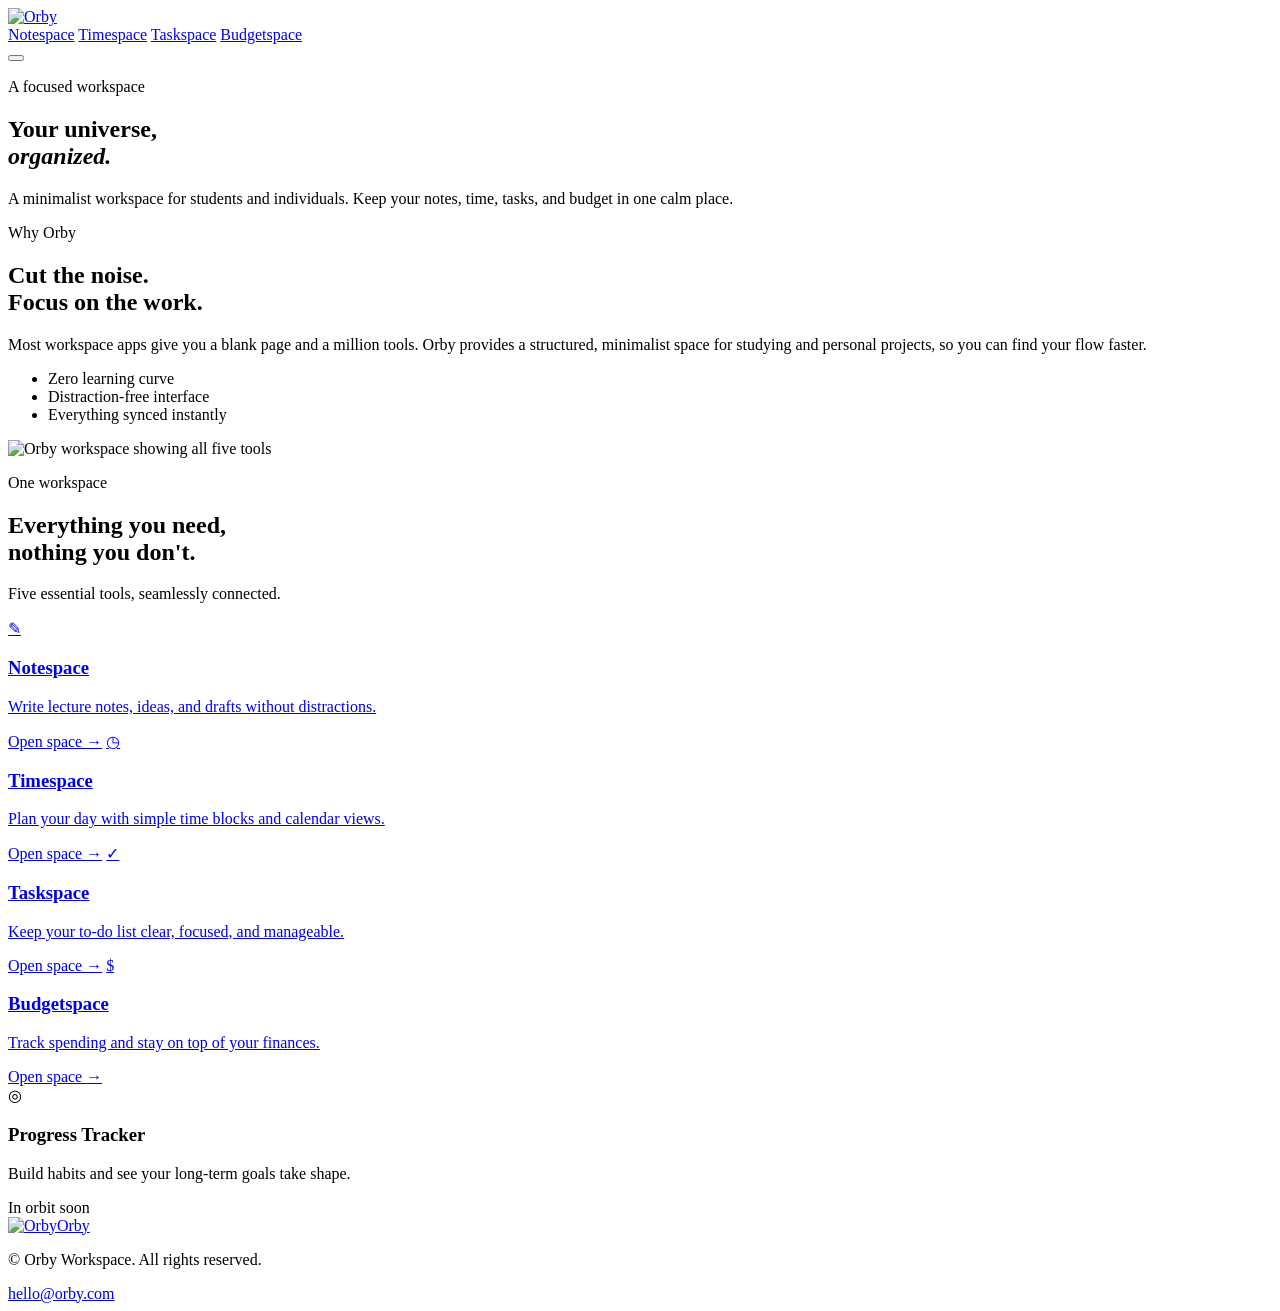
==== index.html @ 48d40185 "Add files via upload" ====
<!DOCTYPE html>
<html lang="en">
<head>
  <meta charset="UTF-8">
  <meta name="viewport" content="width=device-width, initial-scale=1.0">
  <meta name="description" content="Orby - Your productivity in orbit.">
  <title>Orby - Your Productivity in Orbit</title>
  <link rel="stylesheet" href="assets/css/style.css">
</head>
<body>
  <header class="site-header" id="top">
    <nav class="navigation" aria-label="Main navigation">
      <a class="brand" href="#top" aria-label="Orby home">
        <img src="assets/images/OrbyIconFinal.png" alt="Orby">
      </a>

      <div class="nav-actions">
        <div class="workspace-links">
          <a href="notespace.html">Notespace</a>
          <a href="timespace.html">Timespace</a>
          <a href="taskspace.html">Taskspace</a>
          <a href="budgetspace.html">Budgetspace</a>
        </div>

        <button class="menu-button" type="button" aria-label="Open menu" aria-expanded="false" aria-controls="menu-panel">
          <span></span><span></span><span></span>
        </button>

        <div class="menu-panel" id="menu-panel" hidden>
          <p class="menu-label">Explore Orby</p>
          <a href="#about">About Orby</a>
          <a href="#features">Features</a>
          <a href="#contact">Contact</a>
        </div>
      </div>
    </nav>
  </header>

  <main>
    <section class="hero">
      <div class="stars" aria-hidden="true"></div>
      <div class="hero-content">
        <p class="eyebrow"><span></span>A focused workspace</p>
        <h1>Your universe,<br><em>organized.</em></h1>
        <p class="hero-copy">A minimalist workspace for students and individuals. Keep your notes, time, tasks, and budget in one calm place.</p>
      </div>
    </section>

    <section class="section about" id="about">
      <div class="section-copy">
        <p class="section-label">Why Orby</p>
        <h2>Cut the noise.<br>Focus on the work.</h2>
        <p>Most workspace apps give you a blank page and a million tools. Orby provides a structured, minimalist space for studying and personal projects, so you can find your flow faster.</p>
        <ul class="check-list">
          <li>Zero learning curve</li>
          <li>Distraction-free interface</li>
          <li>Everything synced instantly</li>
        </ul>
      </div>

      <div class="preview">
        <img src="assets/images/OrbyBrandFinal.png" alt="Orby workspace showing all five tools">
      </div>
    </section>

    <section class="section features-section" id="features">
      <div class="centered-heading">
        <p class="section-label">One workspace</p>
        <h2>Everything you need,<br>nothing you don't.</h2>
        <p>Five essential tools, seamlessly connected.</p>
      </div>

      <div class="feature-grid">
        <a class="feature-card" href="notespace.html"><span class="feature-icon" aria-hidden="true">✎</span><h3>Notespace</h3><p>Write lecture notes, ideas, and drafts without distractions.</p><span class="feature-link">Open space <b aria-hidden="true">→</b></span></a>
        <a class="feature-card" href="timespace.html"><span class="feature-icon" aria-hidden="true">◷</span><h3>Timespace</h3><p>Plan your day with simple time blocks and calendar views.</p><span class="feature-link">Open space <b aria-hidden="true">→</b></span></a>
        <a class="feature-card" href="taskspace.html"><span class="feature-icon" aria-hidden="true">✓</span><h3>Taskspace</h3><p>Keep your to-do list clear, focused, and manageable.</p><span class="feature-link">Open space <b aria-hidden="true">→</b></span></a>
        <a class="feature-card" href="budgetspace.html"><span class="feature-icon" aria-hidden="true">$</span><h3>Budgetspace</h3><p>Track spending and stay on top of your finances.</p><span class="feature-link">Open space <b aria-hidden="true">→</b></span></a>
        <article class="feature-card feature-card--static"><span class="feature-icon" aria-hidden="true">◎</span><h3>Progress Tracker</h3><p>Build habits and see your long-term goals take shape.</p><span class="feature-link feature-link--soon">In orbit soon</span></article>
      </div>
    </section>
  </main>

  <footer id="contact">
    <a class="footer-brand" href="#top"><img src="assets/images/OrbyIconFinal.png" alt="Orby"><span>Orby</span></a>
    <p>© <span id="year"></span> Orby Workspace. All rights reserved.</p>
    <a href="mailto:hello@orby.com">hello@orby.com</a>
  </footer>

  <script src="assets/js/main.js"></script>
</body>
</html>
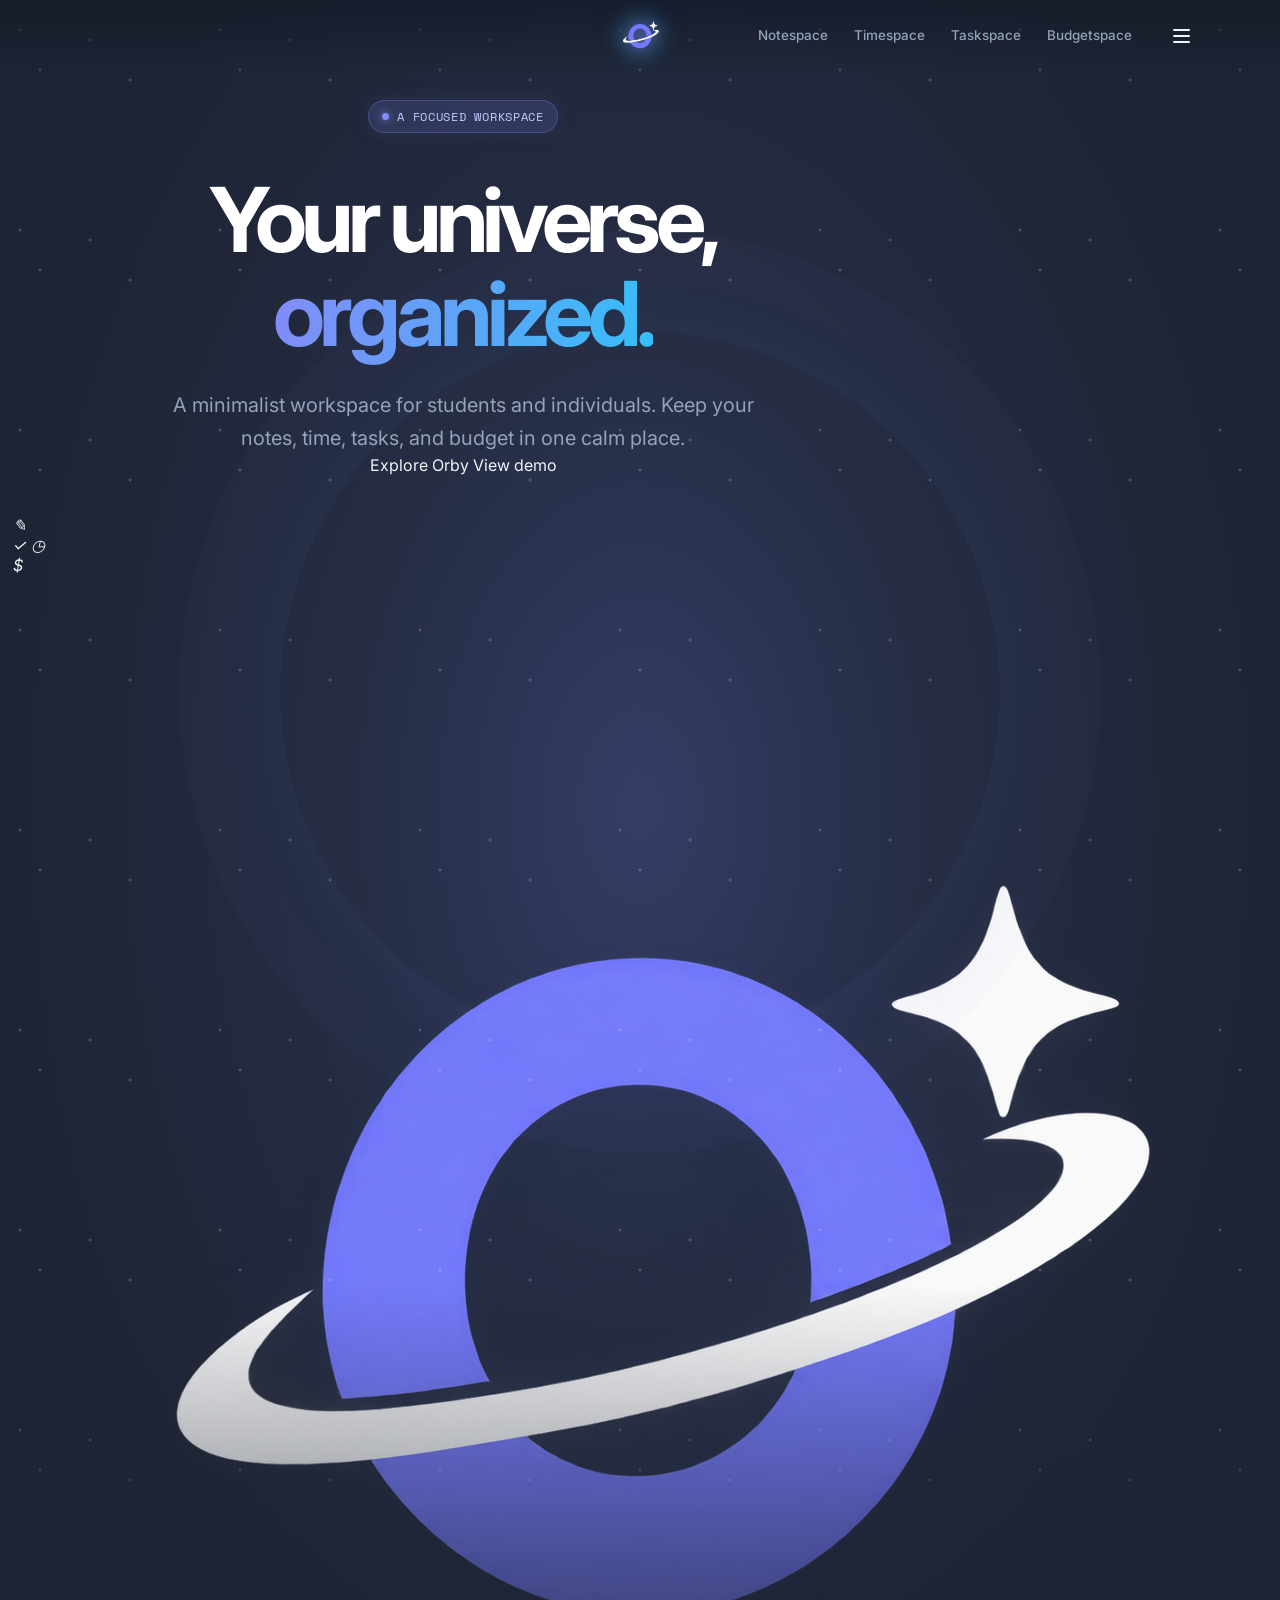
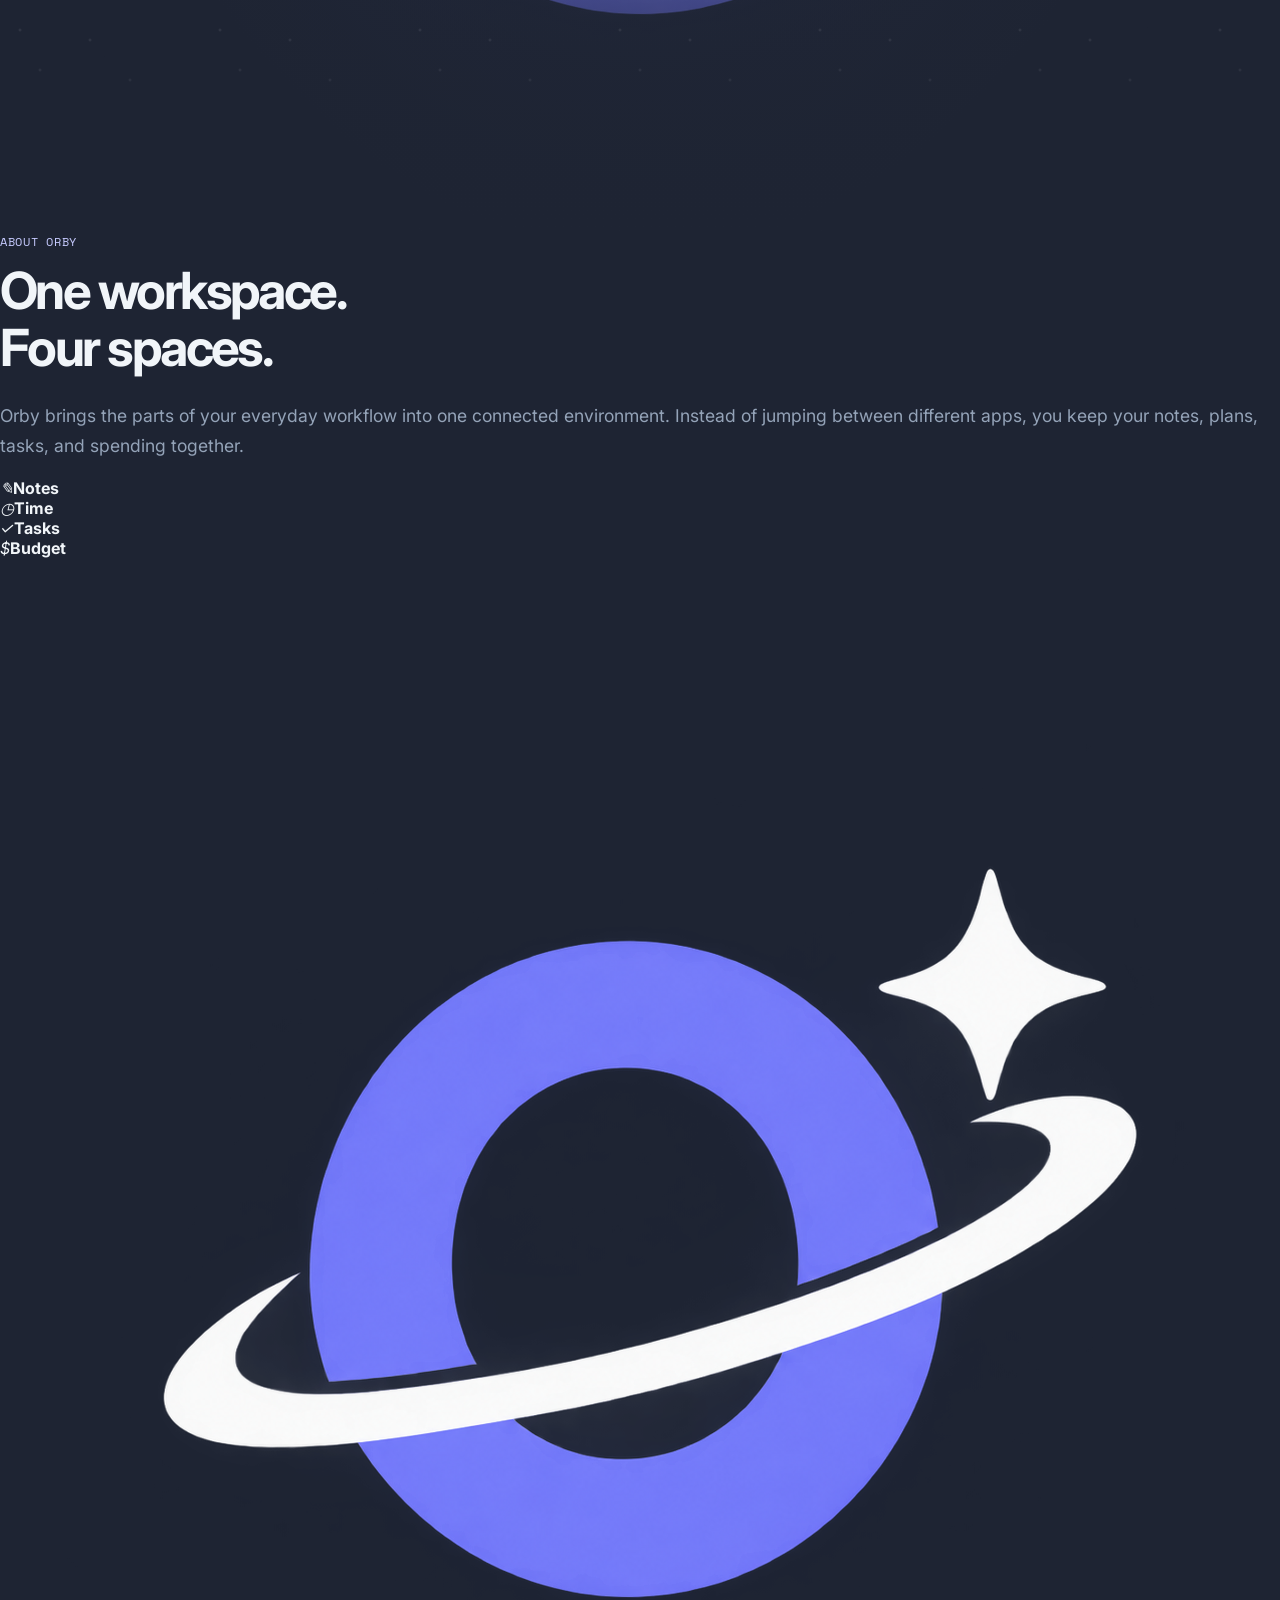
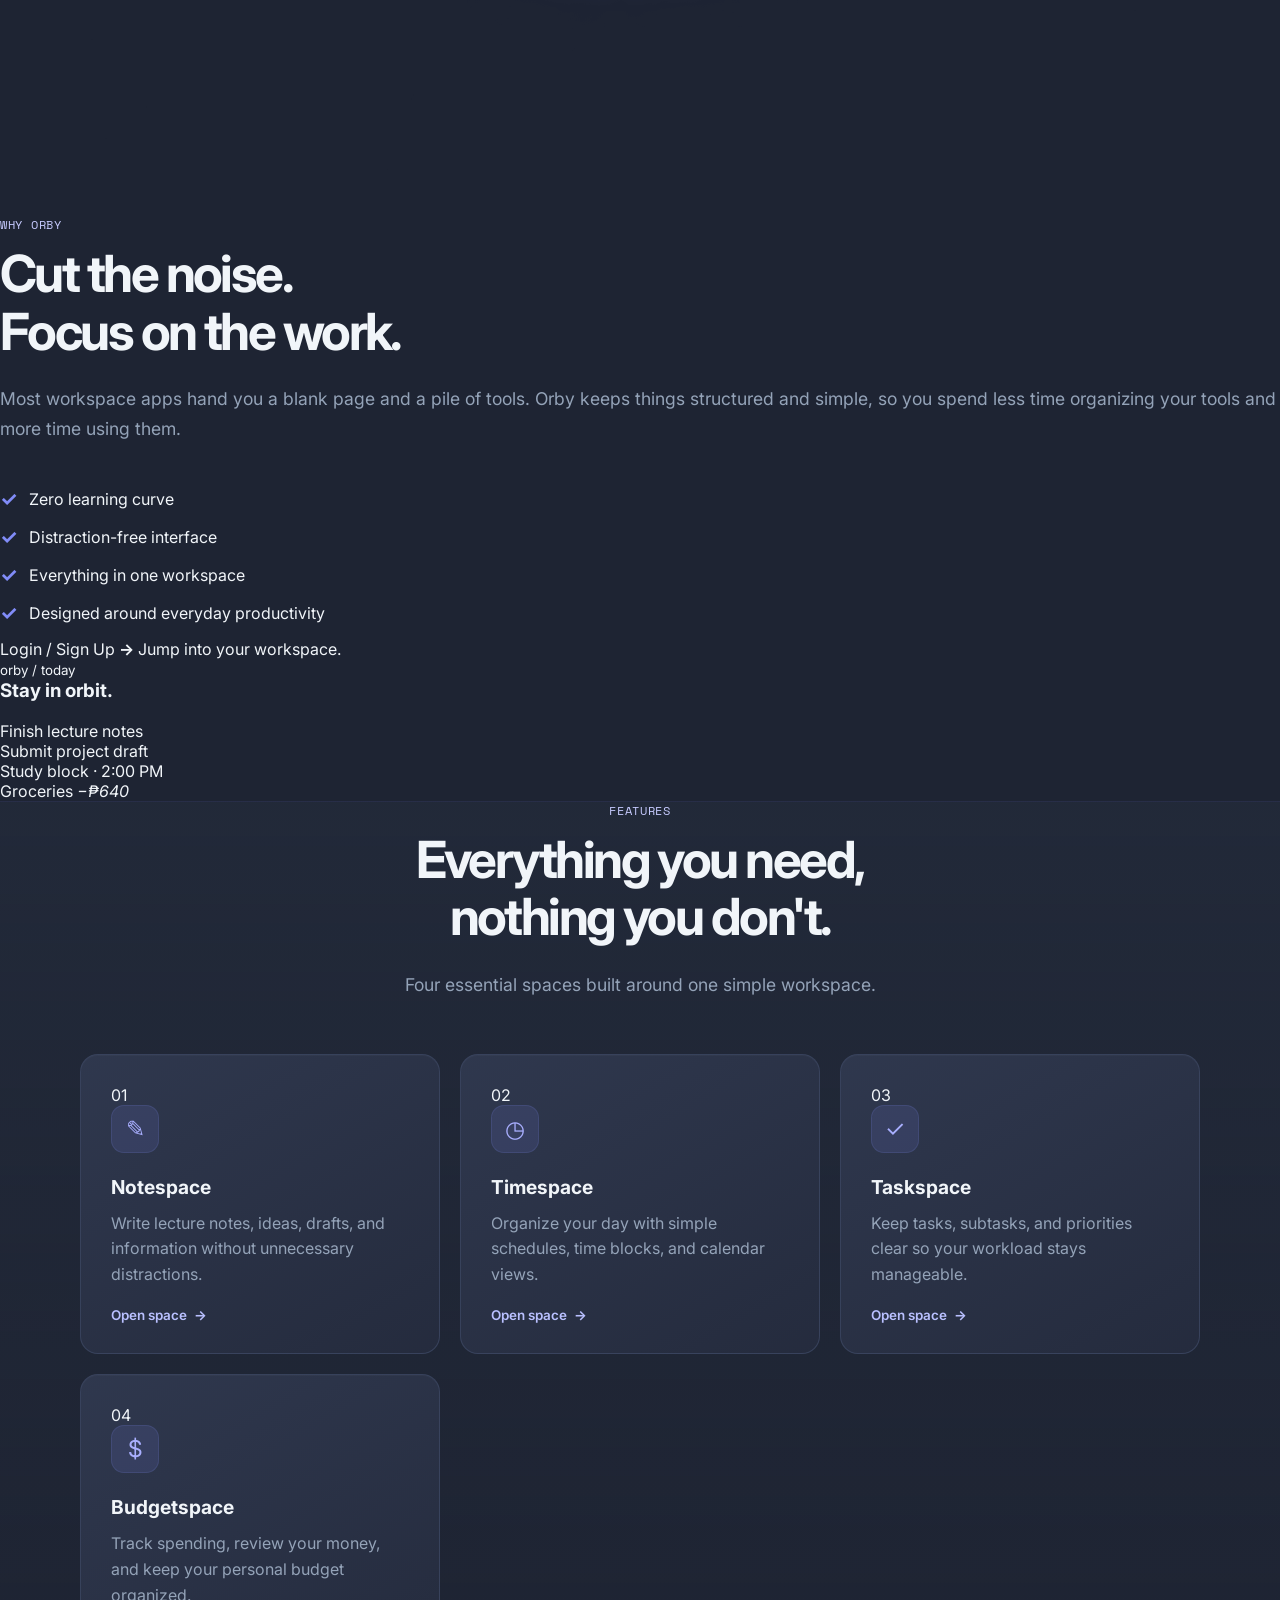
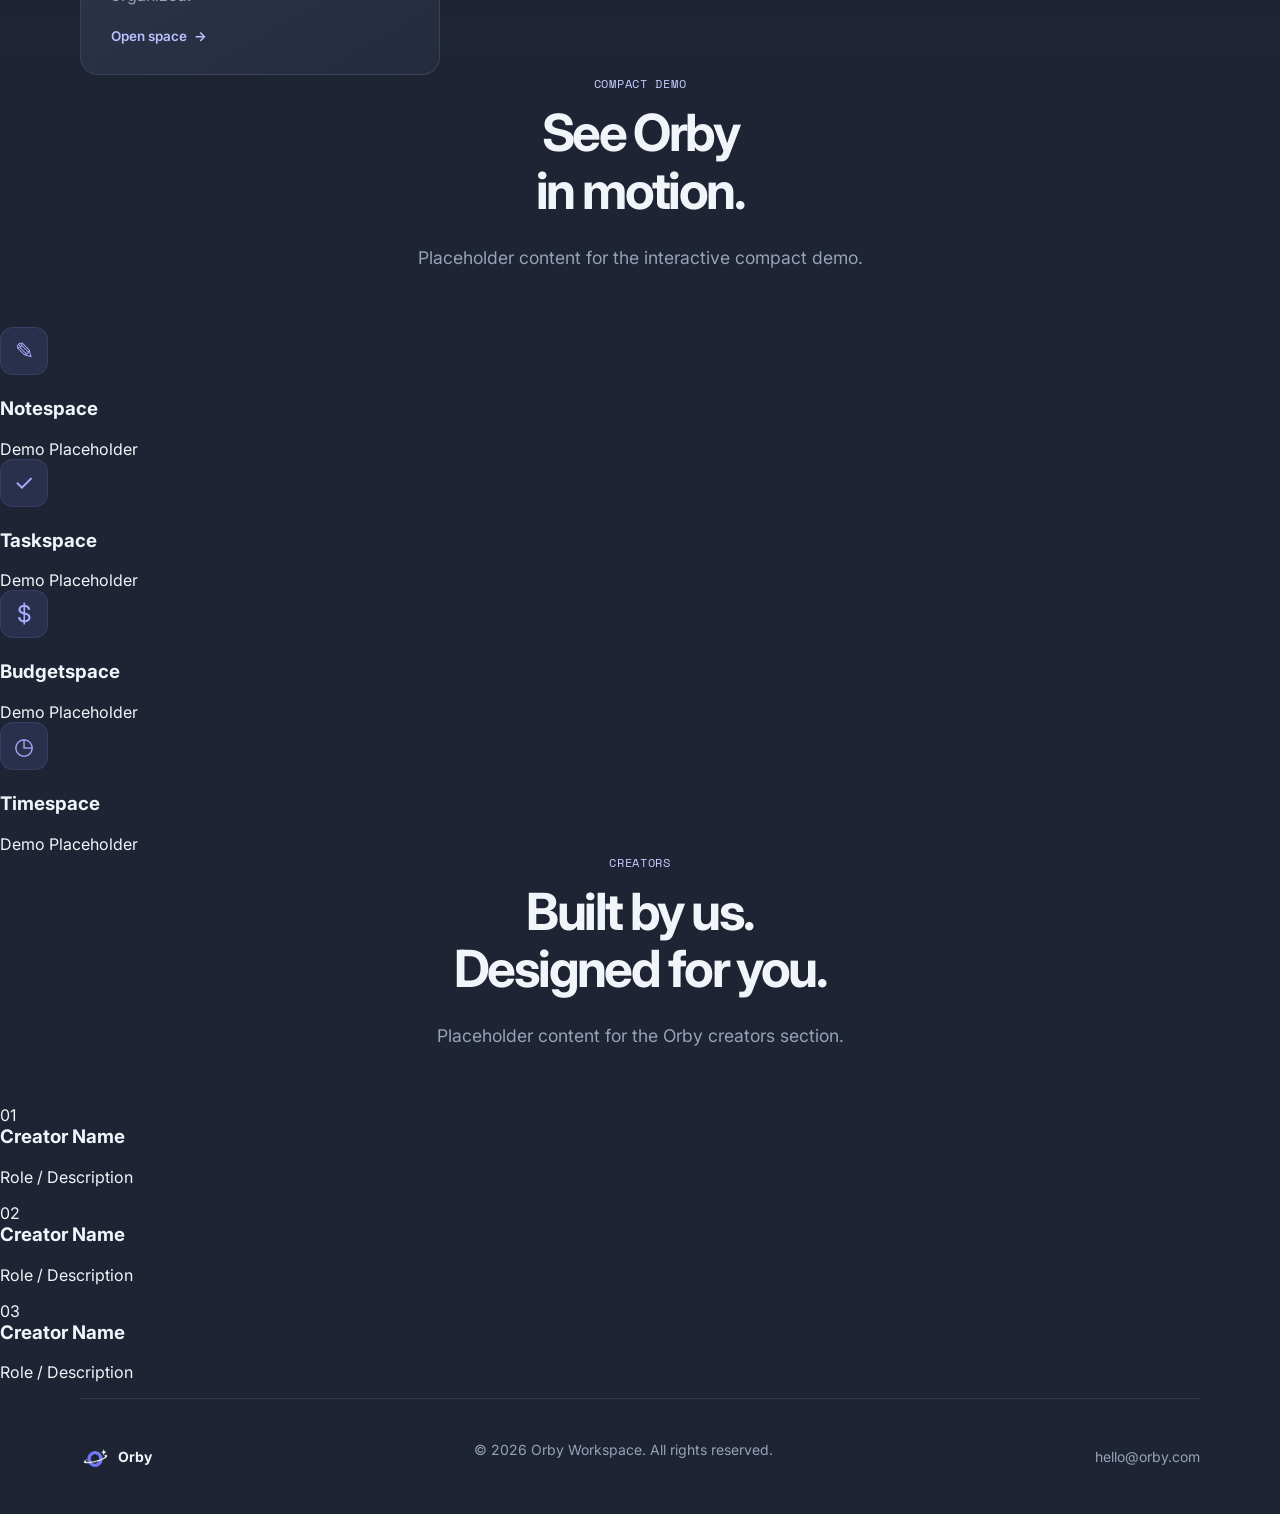
==== commit 2f87c643: "Update index.html" ====
--- a/index.html
+++ b/index.html
@@ -3,11 +3,15 @@
 <head>
   <meta charset="UTF-8">
   <meta name="viewport" content="width=device-width, initial-scale=1.0">
-  <meta name="description" content="Orby - Your productivity in orbit.">
+  <meta name="description" content="Orby - Your productivity in orbit. A minimalist workspace for notes, tasks, time, and budget.">
   <title>Orby - Your Productivity in Orbit</title>
   <link rel="stylesheet" href="assets/css/style.css">
+  <link rel="stylesheet" href="assets/css/index.css">
 </head>
-<body>
+
+<body class="landing-page">
+
+  <!-- NAVIGATION -->
   <header class="site-header" id="top">
     <nav class="navigation" aria-label="Main navigation">
       <a class="brand" href="#top" aria-label="Orby home">
@@ -28,60 +32,235 @@
 
         <div class="menu-panel" id="menu-panel" hidden>
           <p class="menu-label">Explore Orby</p>
+          <a class="menu-login" href="LoginSignUp.html">
+            <span>Login / Sign Up</span><b aria-hidden="true">→</b>
+          </a>
           <a href="#about">About Orby</a>
+          <a href="#why-orby">Why Orby</a>
           <a href="#features">Features</a>
-          <a href="#contact">Contact</a>
+          <a href="#demo">Compact Demo</a>
+          <a href="#creators">Creators</a>
         </div>
       </div>
     </nav>
   </header>
 
   <main>
-    <section class="hero">
+
+    <!-- HERO -->
+    <section class="hero" aria-labelledby="hero-title">
       <div class="stars" aria-hidden="true"></div>
-      <div class="hero-content">
-        <p class="eyebrow"><span></span>A focused workspace</p>
-        <h1>Your universe,<br><em>organized.</em></h1>
-        <p class="hero-copy">A minimalist workspace for students and individuals. Keep your notes, time, tasks, and budget in one calm place.</p>
-      </div>
-    </section>
-
-    <section class="section about" id="about">
+
+      <div class="hero-inner">
+        <div class="hero-content">
+          <p class="eyebrow"><span></span>A focused workspace</p>
+
+          <h1 id="hero-title">Your universe,<br><em>organized.</em></h1>
+
+          <p class="hero-copy">
+            A minimalist workspace for students and individuals.
+            Keep your notes, time, tasks, and budget in one calm place.
+          </p>
+
+          <div class="hero-actions">
+            <a class="btn btn-primary" href="#features">Explore Orby</a>
+            <a class="btn btn-ghost" href="#demo">View demo</a>
+          </div>
+        </div>
+
+        <!-- Orbit system: Orby core + four spaces -->
+        <div class="orbit-scene" aria-hidden="true">
+          <div class="ring ring--1" style="--t:18s">
+            <span class="planet planet--notes"><i>✎</i></span>
+          </div>
+          <div class="ring ring--2" style="--t:28s">
+            <span class="planet planet--tasks"><i>✓</i></span>
+            <span class="planet planet--time planet--b"><i>◷</i></span>
+          </div>
+          <div class="ring ring--3" style="--t:42s">
+            <span class="planet planet--budget"><i>$</i></span>
+          </div>
+          <div class="core"><img src="assets/images/OrbyIconFinal.png" alt=""></div>
+        </div>
+      </div>
+    </section>
+
+
+    <!-- ABOUT -->
+    <section class="landing-section about-section" id="about">
+      <div class="section-copy">
+        <p class="section-label">About Orby</p>
+        <h2>One workspace.<br>Four spaces.</h2>
+        <p>
+          Orby brings the parts of your everyday workflow into one connected
+          environment. Instead of jumping between different apps, you keep your
+          notes, plans, tasks, and spending together.
+        </p>
+      </div>
+
+      <div class="space-tiles" aria-hidden="true">
+        <div class="tile tile--notes"><i>✎</i><b>Notes</b></div>
+        <div class="tile tile--time"><i>◷</i><b>Time</b></div>
+        <div class="tile tile--tasks"><i>✓</i><b>Tasks</b></div>
+        <div class="tile tile--budget"><i>$</i><b>Budget</b></div>
+        <div class="tiles-core"><img src="assets/images/OrbyIconFinal.png" alt=""></div>
+      </div>
+    </section>
+
+
+    <!-- WHY -->
+    <section class="landing-section why-section" id="why-orby">
       <div class="section-copy">
         <p class="section-label">Why Orby</p>
         <h2>Cut the noise.<br>Focus on the work.</h2>
-        <p>Most workspace apps give you a blank page and a million tools. Orby provides a structured, minimalist space for studying and personal projects, so you can find your flow faster.</p>
+        <p>
+          Most workspace apps hand you a blank page and a pile of tools. Orby
+          keeps things structured and simple, so you spend less time organizing
+          your tools and more time using them.
+        </p>
         <ul class="check-list">
           <li>Zero learning curve</li>
           <li>Distraction-free interface</li>
-          <li>Everything synced instantly</li>
+          <li>Everything in one workspace</li>
+          <li>Designed around everyday productivity</li>
         </ul>
-      </div>
-
-      <div class="preview">
-        <img src="assets/images/OrbyBrandFinal.png" alt="Orby workspace showing all five tools">
-      </div>
-    </section>
-
-    <section class="section features-section" id="features">
+        <div class="auth-cta">
+          <a class="btn btn-primary btn-shine" href="LoginSignUp.html">
+            Login / Sign Up <b aria-hidden="true">→</b>
+          </a>
+          <span>Jump into your workspace.</span>
+        </div>
+      </div>
+
+      <div class="app-window" aria-hidden="true">
+        <div class="app-window__bar">
+          <span></span><span></span><span></span>
+          <small>orby / today</small>
+        </div>
+        <div class="app-window__body">
+          <h3>Stay in orbit.</h3>
+          <div class="row done"><s></s>Finish lecture notes</div>
+          <div class="row"><s></s>Submit project draft</div>
+          <div class="row"><s></s>Study block · 2:00 PM</div>
+          <div class="row budget"><s></s>Groceries <em>−₱640</em></div>
+        </div>
+      </div>
+    </section>
+
+
+    <!-- FEATURES -->
+    <section class="landing-section features-section" id="features">
       <div class="centered-heading">
-        <p class="section-label">One workspace</p>
+        <p class="section-label">Features</p>
         <h2>Everything you need,<br>nothing you don't.</h2>
-        <p>Five essential tools, seamlessly connected.</p>
+        <p>Four essential spaces built around one simple workspace.</p>
       </div>
 
       <div class="feature-grid">
-        <a class="feature-card" href="notespace.html"><span class="feature-icon" aria-hidden="true">✎</span><h3>Notespace</h3><p>Write lecture notes, ideas, and drafts without distractions.</p><span class="feature-link">Open space <b aria-hidden="true">→</b></span></a>
-        <a class="feature-card" href="timespace.html"><span class="feature-icon" aria-hidden="true">◷</span><h3>Timespace</h3><p>Plan your day with simple time blocks and calendar views.</p><span class="feature-link">Open space <b aria-hidden="true">→</b></span></a>
-        <a class="feature-card" href="taskspace.html"><span class="feature-icon" aria-hidden="true">✓</span><h3>Taskspace</h3><p>Keep your to-do list clear, focused, and manageable.</p><span class="feature-link">Open space <b aria-hidden="true">→</b></span></a>
-        <a class="feature-card" href="budgetspace.html"><span class="feature-icon" aria-hidden="true">$</span><h3>Budgetspace</h3><p>Track spending and stay on top of your finances.</p><span class="feature-link">Open space <b aria-hidden="true">→</b></span></a>
-        <article class="feature-card feature-card--static"><span class="feature-icon" aria-hidden="true">◎</span><h3>Progress Tracker</h3><p>Build habits and see your long-term goals take shape.</p><span class="feature-link feature-link--soon">In orbit soon</span></article>
-      </div>
-    </section>
+        <a class="feature-card feature-card--notes" href="notespace.html">
+          <span class="feature-num">01</span>
+          <span class="feature-icon" aria-hidden="true">✎</span>
+          <div>
+            <h3>Notespace</h3>
+            <p>Write lecture notes, ideas, drafts, and information without unnecessary distractions.</p>
+          </div>
+          <span class="feature-link">Open space <b aria-hidden="true">→</b></span>
+        </a>
+
+        <a class="feature-card feature-card--time" href="timespace.html">
+          <span class="feature-num">02</span>
+          <span class="feature-icon" aria-hidden="true">◷</span>
+          <div>
+            <h3>Timespace</h3>
+            <p>Organize your day with simple schedules, time blocks, and calendar views.</p>
+          </div>
+          <span class="feature-link">Open space <b aria-hidden="true">→</b></span>
+        </a>
+
+        <a class="feature-card feature-card--tasks" href="taskspace.html">
+          <span class="feature-num">03</span>
+          <span class="feature-icon" aria-hidden="true">✓</span>
+          <div>
+            <h3>Taskspace</h3>
+            <p>Keep tasks, subtasks, and priorities clear so your workload stays manageable.</p>
+          </div>
+          <span class="feature-link">Open space <b aria-hidden="true">→</b></span>
+        </a>
+
+        <a class="feature-card feature-card--budget" href="budgetspace.html">
+          <span class="feature-num">04</span>
+          <span class="feature-icon" aria-hidden="true">$</span>
+          <div>
+            <h3>Budgetspace</h3>
+            <p>Track spending, review your money, and keep your personal budget organized.</p>
+          </div>
+          <span class="feature-link">Open space <b aria-hidden="true">→</b></span>
+        </a>
+      </div>
+    </section>
+
+
+    <!-- DEMO -->
+    <section class="landing-section demo-section" id="demo">
+      <div class="centered-heading">
+        <p class="section-label">Compact Demo</p>
+        <h2>See Orby<br>in motion.</h2>
+        <p>Placeholder content for the interactive compact demo.</p>
+      </div>
+
+      <div class="demo-grid">
+        <article class="demo-card demo-card--notes">
+          <div class="demo-card__header"><span class="feature-icon">✎</span><h3>Notespace</h3></div>
+          <div class="demo-placeholder">Demo Placeholder</div>
+        </article>
+        <article class="demo-card demo-card--tasks">
+          <div class="demo-card__header"><span class="feature-icon">✓</span><h3>Taskspace</h3></div>
+          <div class="demo-placeholder">Demo Placeholder</div>
+        </article>
+        <article class="demo-card demo-card--budget">
+          <div class="demo-card__header"><span class="feature-icon">$</span><h3>Budgetspace</h3></div>
+          <div class="demo-placeholder">Demo Placeholder</div>
+        </article>
+        <article class="demo-card demo-card--time">
+          <div class="demo-card__header"><span class="feature-icon">◷</span><h3>Timespace</h3></div>
+          <div class="demo-placeholder">Demo Placeholder</div>
+        </article>
+      </div>
+    </section>
+
+
+    <!-- CREATORS -->
+    <section class="landing-section creators-section" id="creators">
+      <div class="centered-heading">
+        <p class="section-label">Creators</p>
+        <h2>Built by us.<br>Designed for you.</h2>
+        <p>Placeholder content for the Orby creators section.</p>
+      </div>
+
+      <div class="creator-grid">
+        <article class="creator-card">
+          <div class="creator-avatar">01</div>
+          <div><h3>Creator Name</h3><p>Role / Description</p></div>
+        </article>
+        <article class="creator-card">
+          <div class="creator-avatar">02</div>
+          <div><h3>Creator Name</h3><p>Role / Description</p></div>
+        </article>
+        <article class="creator-card">
+          <div class="creator-avatar">03</div>
+          <div><h3>Creator Name</h3><p>Role / Description</p></div>
+        </article>
+      </div>
+    </section>
+
   </main>
 
-  <footer id="contact">
-    <a class="footer-brand" href="#top"><img src="assets/images/OrbyIconFinal.png" alt="Orby"><span>Orby</span></a>
+
+  <footer class="site-footer">
+    <a class="footer-brand" href="#top">
+      <img src="assets/images/OrbyIconFinal.png" alt="Orby">
+      <span>Orby</span>
+    </a>
     <p>© <span id="year"></span> Orby Workspace. All rights reserved.</p>
     <a href="mailto:hello@orby.com">hello@orby.com</a>
   </footer>
--- a/assets/css/style.css
+++ b/assets/css/style.css
@@ -0,0 +1,396 @@
+@import url('https://fonts.googleapis.com/css2?family=Inter:wght@400;500;600;700;800&family=Space+Mono:wght@400;700&display=swap');
+
+:root {
+  --background: #1e2433;
+  --foreground: #f1f5f9;
+  --card: #282f42;
+  --primary: #818cf8;
+  --secondary: #334155;
+  --muted: #94a3b8;
+  --accent: #38bdf8;
+  --border: #3b4661;
+}
+
+* { box-sizing: border-box; }
+html { scroll-behavior: smooth; scrollbar-width: none; }
+body { margin: 0; overflow-x: hidden; background: var(--background); color: var(--foreground); font-family: Inter, Arial, sans-serif; }
+body::-webkit-scrollbar { display: none; }
+a { color: inherit; text-decoration: none; }
+
+.site-header {
+  position: fixed;
+  z-index: 20;
+  inset: 0 0 auto;
+  border-bottom: 1px solid transparent;
+  background: transparent;
+  transition: background .35s ease, border-color .35s ease;
+}
+
+.site-header.is-expanded {
+  border-color: rgba(59, 70, 97, .4);
+  background: rgba(30, 36, 51, .6);
+  backdrop-filter: blur(12px);
+}
+
+.navigation, .section, footer {
+  width: min(1120px, calc(100% - 48px));
+  margin: auto;
+}
+
+.navigation { height: 64px; position: relative; display: flex; align-items: center; }
+.brand { position: absolute; left: 50%; top: 50%; display: flex; align-items: center; transform: translate(-50%, -50%); transition: left .8s cubic-bezier(.4, 0, .2, 1), transform .8s cubic-bezier(.4, 0, .2, 1); }
+.brand img { width: 42px; height: 42px; object-fit: contain; }
+.navigation.is-expanded .brand { left: 0; transform: translate(0, -50%); }
+.nav-actions { display: flex; align-items: center; gap: 24px; margin-left: auto; }
+.workspace-links { display: flex; gap: 24px; color: var(--muted); font-size: .875rem; font-weight: 500; opacity: 0; pointer-events: none; transition: opacity .8s ease; }
+.navigation.is-expanded .workspace-links { opacity: 1; pointer-events: auto; }
+.workspace-links a:hover { color: var(--foreground); }
+
+.menu-button { width: 36px; height: 36px; display: grid; place-content: center; gap: 4px; padding: 0; border: 0; border-radius: 50%; color: var(--foreground); background: transparent; cursor: pointer; }
+.menu-button:hover { background: var(--secondary); }
+.menu-button span { width: 17px; height: 2px; display: block; border-radius: 3px; background: currentColor; transition: transform .2s, opacity .2s; }
+.menu-button.is-open span:first-child { transform: translateY(6px) rotate(45deg); }
+.menu-button.is-open span:nth-child(2) { opacity: 0; }
+.menu-button.is-open span:last-child { transform: translateY(-6px) rotate(-45deg); }
+.menu-panel[hidden] { display: none; }
+
+.hero { --hero-fade: 1; --hero-shift: 0px; min-height: 100vh; display: grid; place-items: center; position: relative; overflow: hidden; background: radial-gradient(circle at 50% 48%, #2b3252 0%, var(--background) 70%); }
+.hero::after { content: ''; position: absolute; z-index: 1; right: 0; bottom: 0; left: 0; height: 30%; background: linear-gradient(transparent, var(--background)); pointer-events: none; }
+.stars { position: absolute; inset: 0; opacity: .3; background-image: radial-gradient(2px 2px at 20px 30px, #fff, transparent), radial-gradient(2px 2px at 40px 70px, #fff, transparent), radial-gradient(2px 2px at 90px 40px, #fff, transparent), radial-gradient(2px 2px at 130px 80px, #fff, transparent); background-size: 200px 200px; animation: stars 4s linear infinite alternate; }
+@keyframes stars { from { opacity: .2; } to { opacity: .5; } }
+.hero-content { position: relative; z-index: 2; max-width: 900px; padding: 100px 16px 40px; opacity: var(--hero-fade); transform: translateY(var(--hero-shift)); text-align: center; transition: opacity .08s linear, transform .08s linear; }
+.eyebrow, .section-label { color: #c7cbff; font: 500 .75rem 'Space Mono', monospace; letter-spacing: .04em; }
+.eyebrow { display: inline-flex; align-items: center; gap: 8px; padding: 6px 12px; border: 1px solid rgba(129, 140, 248, .3); border-radius: 999px; background: rgba(129, 140, 248, .2); }
+.eyebrow span { width: 8px; height: 8px; border-radius: 50%; background: var(--primary); }
+h1, h2, h3, p { margin-top: 0; }
+h1 { margin: 28px 0; color: #fff; font-size: clamp(3.1rem, 7vw, 5.8rem); line-height: 1.05; letter-spacing: -.06em; }
+h1 em { color: transparent; font-style: normal; background: linear-gradient(90deg, var(--primary), var(--accent)); background-clip: text; -webkit-background-clip: text; }
+.hero-copy { max-width: 640px; margin: 0 auto; color: var(--muted); font-size: clamp(1rem, 2vw, 1.25rem); line-height: 1.65; }
+
+.section { padding: 96px 0; }
+.about { display: grid; grid-template-columns: 1fr 1fr; align-items: center; gap: 64px; }
+h2 { margin: 0 0 24px; font-size: clamp(2.2rem, 4vw, 3.5rem); line-height: 1.12; letter-spacing: -.05em; }
+.section-copy > p:not(.section-label), .centered-heading > p:last-child { color: var(--muted); font-size: 1.1rem; line-height: 1.7; }
+.check-list { margin: 0; padding: 12px 0 0; list-style: none; }
+.check-list li { display: flex; align-items: center; gap: 12px; margin: 14px 0; }
+.check-list li::before { content: '✓'; color: var(--primary); font-size: 1.25rem; font-weight: 700; }
+.preview { padding: 16px; overflow: hidden; border: 1px solid rgba(59, 70, 97, .6); border-radius: 16px; background: rgba(40, 47, 66, .3); box-shadow: 0 25px 60px rgba(0, 0, 0, .3); }
+.preview img { width: 100%; height: auto; display: block; border-radius: 10px; opacity: .9; }
+
+.features-section { border-top: 0; background: rgba(51, 65, 85, .15); }
+.centered-heading { max-width: 650px; margin: 0 auto 54px; text-align: center; }
+.feature-grid { display: grid; grid-template-columns: repeat(3, 1fr); gap: 24px; padding: 0 8px; }
+.feature-card { padding: 32px; border: 1px solid var(--border); border-radius: 16px; background: var(--card); transition: border-color .2s, transform .2s; }
+.feature-card:hover { border-color: rgba(129, 140, 248, .65); transform: translateY(-4px); }
+.feature-icon { width: 48px; height: 48px; display: grid; place-items: center; margin-bottom: 22px; border-radius: 12px; background: rgba(129, 140, 248, .1); color: var(--primary); font-size: 1.45rem; }
+.feature-card h3 { margin-bottom: 12px; font-size: 1.2rem; }
+.feature-card p { margin-bottom: 0; color: var(--muted); line-height: 1.6; }
+
+footer { min-height: 116px; display: flex; align-items: center; justify-content: space-between; gap: 20px; border-top: 1px solid var(--border); color: var(--muted); font-size: .875rem; }
+.footer-brand { display: flex; align-items: center; gap: 8px; color: var(--foreground); font-weight: 700; }
+.footer-brand img { width: 30px; height: 30px; object-fit: contain; }
+footer > a:last-child { color: var(--muted); }
+footer > a:last-child:hover { color: var(--foreground); }
+
+@media (max-width: 760px) {
+  .navigation, .section, footer { width: min(100% - 32px, 620px); }
+  .brand img { width: 40px; height: 40px; }
+  .navigation.is-expanded .brand { left: 0; }
+  .nav-actions { gap: 0; }
+  .workspace-links { display: none; }
+  .about { grid-template-columns: 1fr; gap: 42px; }
+  .section { padding: 76px 0; }
+  .feature-grid { grid-template-columns: 1fr; padding: 0; gap: 16px; }
+  .feature-card { padding: 26px; }
+  footer { padding: 30px 0; flex-direction: column; align-items: flex-start; gap: 14px; }
+}
+
+/* Refined desktop treatment */
+.site-header {
+  border-bottom-color: rgba(129, 140, 248, .08);
+  background: linear-gradient(180deg, rgba(20, 25, 39, .72), rgba(30, 36, 51, .18));
+}
+
+.site-header.is-expanded {
+  border-color: rgba(129, 140, 248, .2);
+  background: rgba(25, 31, 46, .76);
+  box-shadow: 0 8px 30px rgba(8, 12, 24, .2);
+}
+
+.navigation { height: 72px; }
+
+.brand { isolation: isolate; }
+
+.brand::before {
+  content: '';
+  position: absolute;
+  z-index: -1;
+  top: 50%;
+  left: 50%;
+  width: 72px;
+  height: 72px;
+  border-radius: 50%;
+  background: radial-gradient(circle, rgba(129, 140, 248, .32) 0%, rgba(56, 189, 248, .13) 38%, transparent 70%);
+  filter: blur(6px);
+  opacity: .82;
+  transform: translate(-50%, -50%);
+  transition: opacity .3s ease, transform .3s ease;
+}
+
+.brand:hover::before,
+.brand:focus-visible::before { opacity: 1; transform: translate(-50%, -50%) scale(1.12); }
+
+.brand img {
+  width: 46px;
+  height: 46px;
+  transform: translateY(-3px);
+  filter: drop-shadow(0 0 8px rgba(129, 140, 248, .54)) drop-shadow(0 0 18px rgba(56, 189, 248, .2));
+}
+
+.nav-actions { position: relative; gap: 20px; }
+
+.workspace-links {
+  gap: 6px;
+  font-size: .84rem;
+  transform: translateX(8px);
+  transition: opacity .45s ease, transform .45s ease;
+}
+
+.navigation.is-expanded .workspace-links { transform: translateX(0); }
+
+.workspace-links a {
+  position: relative;
+  padding: 8px 10px 10px;
+  border-radius: 8px;
+  transition: color .2s ease;
+}
+
+.workspace-links a:hover,
+.workspace-links a:focus-visible {
+  color: var(--foreground);
+  background: transparent;
+  outline: none;
+}
+
+.workspace-links a::after {
+  content: '';
+  position: absolute;
+  right: 10px;
+  bottom: 5px;
+  left: 10px;
+  height: 1px;
+  background: linear-gradient(90deg, var(--primary), var(--accent));
+  box-shadow: 0 0 7px rgba(129, 140, 248, .5);
+  transform: scaleX(0);
+  transform-origin: left center;
+  transition: transform .28s ease;
+}
+
+.workspace-links a:hover::after,
+.workspace-links a:focus-visible::after { transform: scaleX(1); }
+
+.menu-button {
+  width: 38px;
+  height: 38px;
+  border: 1px solid transparent;
+  background: transparent;
+  transition: background .2s ease, border-color .2s ease, transform .2s ease;
+}
+
+.menu-button:hover,
+.menu-button:focus-visible {
+  border-color: rgba(129, 140, 248, .55);
+  background: rgba(129, 140, 248, .1);
+  outline: none;
+  transform: none;
+}
+
+/* A compact menu anchored to the button area, rather than a full-screen overlay. */
+.menu-panel {
+  position: absolute;
+  z-index: 25;
+  top: calc(100% + 10px);
+  right: 0;
+  width: 210px;
+  display: flex;
+  flex-direction: column;
+  gap: 3px;
+  padding: 10px;
+  border: 1px solid rgba(129, 140, 248, .22);
+  border-radius: 14px;
+  background: rgba(30, 36, 51, .94);
+  box-shadow: 0 18px 45px rgba(4, 7, 16, .42), inset 0 1px 0 rgba(255, 255, 255, .04);
+  backdrop-filter: blur(16px);
+  color: var(--foreground);
+  font-size: .9rem;
+  text-align: right;
+  transform-origin: top right;
+}
+
+.menu-panel::before {
+  content: '';
+  position: absolute;
+  top: -6px;
+  right: 13px;
+  width: 11px;
+  height: 11px;
+  border-top: 1px solid rgba(129, 140, 248, .22);
+  border-left: 1px solid rgba(129, 140, 248, .22);
+  background: rgba(30, 36, 51, .94);
+  transform: rotate(45deg);
+}
+
+.menu-label {
+  margin: 5px 8px 7px;
+  color: #aeb8e8;
+  font: 500 .67rem 'Space Mono', monospace;
+  letter-spacing: .08em;
+  text-transform: uppercase;
+}
+
+.menu-panel a {
+  padding: 10px 11px;
+  border-radius: 9px;
+  color: var(--muted);
+  transition: color .2s ease, background .2s ease;
+}
+
+.menu-panel a:hover,
+.menu-panel a:focus-visible {
+  color: var(--foreground);
+  background: rgba(129, 140, 248, .15);
+  outline: none;
+}
+
+.hero { background: radial-gradient(ellipse at 50% 44%, #353d66 0%, #262d45 31%, var(--background) 72%); }
+
+.hero::before {
+  content: '';
+  position: absolute;
+  top: 18%;
+  left: 50%;
+  width: min(70vw, 720px);
+  aspect-ratio: 1;
+  border: 1px solid rgba(129, 140, 248, .08);
+  border-radius: 50%;
+  transform: translateX(-50%);
+  box-shadow: 0 0 70px rgba(56, 189, 248, .05), 0 0 0 100px rgba(129, 140, 248, .025);
+}
+
+.eyebrow,
+.section-label { letter-spacing: .06em; text-transform: uppercase; }
+
+.eyebrow {
+  padding: 7px 13px;
+  background: rgba(129, 140, 248, .16);
+  box-shadow: 0 0 20px rgba(129, 140, 248, .1);
+}
+
+.eyebrow span { width: 7px; height: 7px; box-shadow: 0 0 10px var(--primary); }
+
+.section { padding: 112px 0; }
+
+.preview {
+  position: relative;
+  border-color: rgba(129, 140, 248, .24);
+  border-radius: 20px;
+  background: linear-gradient(145deg, rgba(55, 65, 104, .28), rgba(40, 47, 66, .18));
+}
+
+.preview::before {
+  content: '';
+  position: absolute;
+  inset: 0;
+  background: linear-gradient(135deg, rgba(129, 140, 248, .12), transparent 36%);
+  pointer-events: none;
+}
+
+.preview img { position: relative; border-radius: 11px; }
+
+.features-section {
+  width: 100%;
+  padding-right: max(24px, calc((100% - 1120px) / 2));
+  padding-left: max(24px, calc((100% - 1120px) / 2));
+  border-top: 1px solid rgba(129, 140, 248, .1);
+  background: linear-gradient(180deg, rgba(51, 65, 85, .17), rgba(30, 36, 51, .52));
+}
+
+.feature-grid { gap: 20px; padding: 0; }
+
+.feature-card {
+  min-height: 250px;
+  display: flex;
+  flex-direction: column;
+  padding: 30px;
+  border-color: rgba(59, 70, 97, .85);
+  border-radius: 18px;
+  background: linear-gradient(150deg, rgba(48, 57, 79, .96), rgba(37, 44, 62, .96));
+  box-shadow: inset 0 1px rgba(255, 255, 255, .025);
+  transition: border-color .25s, transform .25s, box-shadow .25s, background .25s;
+}
+
+a.feature-card:hover,
+a.feature-card:focus-visible {
+  border-color: rgba(129, 140, 248, .68);
+  transform: translateY(-5px);
+  background: linear-gradient(150deg, rgba(58, 68, 98, .98), rgba(40, 47, 66, .98));
+  box-shadow: 0 16px 36px rgba(6, 9, 18, .24), inset 0 1px rgba(255, 255, 255, .045);
+  outline: none;
+}
+
+.feature-icon {
+  border: 1px solid rgba(129, 140, 248, .14);
+  border-radius: 13px;
+  background: rgba(129, 140, 248, .12);
+  color: #a9afff;
+}
+
+.feature-card p { margin-bottom: 20px; }
+
+.feature-link { margin-top: auto; color: #b9c0ff; font-size: .84rem; font-weight: 600; }
+.feature-link b { display: inline-block; margin-left: 4px; transition: transform .2s ease; }
+.feature-card:hover .feature-link b { transform: translateX(4px); }
+.feature-link--soon { color: #8793a9; font-size: .78rem; font-weight: 500; }
+.feature-card--static { opacity: .75; }
+
+footer { border-top-color: rgba(129, 140, 248, .15); }
+
+/* Lightweight boilerplate pages for the four linked workspaces. */
+.space-page {
+  min-height: 100vh;
+  display: grid;
+  place-items: center;
+  padding: 32px;
+  background: radial-gradient(ellipse at 50% 35%, #333b63 0%, #242b40 32%, var(--background) 72%);
+}
+
+.space-shell {
+  width: min(680px, 100%);
+  padding: 52px;
+  border: 1px solid rgba(129, 140, 248, .25);
+  border-radius: 20px;
+  background: rgba(40, 47, 66, .76);
+  box-shadow: 0 25px 70px rgba(4, 7, 16, .3);
+}
+
+.space-back {
+  display: inline-block;
+  margin-bottom: 58px;
+  color: #c7cbff;
+  font-size: .9rem;
+  font-weight: 600;
+}
+
+.space-back:hover { color: var(--accent); }
+.space-shell h1 { margin: 18px 0; font-size: clamp(3rem, 7vw, 5rem); }
+.space-shell > p:last-child { max-width: 520px; margin-bottom: 0; color: var(--muted); font-size: 1.1rem; line-height: 1.7; }
+
+@media (max-width: 760px) {
+  .navigation { height: 64px; }
+  .brand img { width: 40px; height: 40px; transform: translateY(-3px); }
+  .brand::before { width: 62px; height: 62px; }
+  .menu-panel { top: calc(100% + 8px); right: 0; width: min(210px, calc(100vw - 32px)); }
+  .features-section { width: 100%; padding-right: 16px; padding-left: 16px; }
+  .space-shell { padding: 34px 28px; }
+  .space-back { margin-bottom: 42px; }
+}
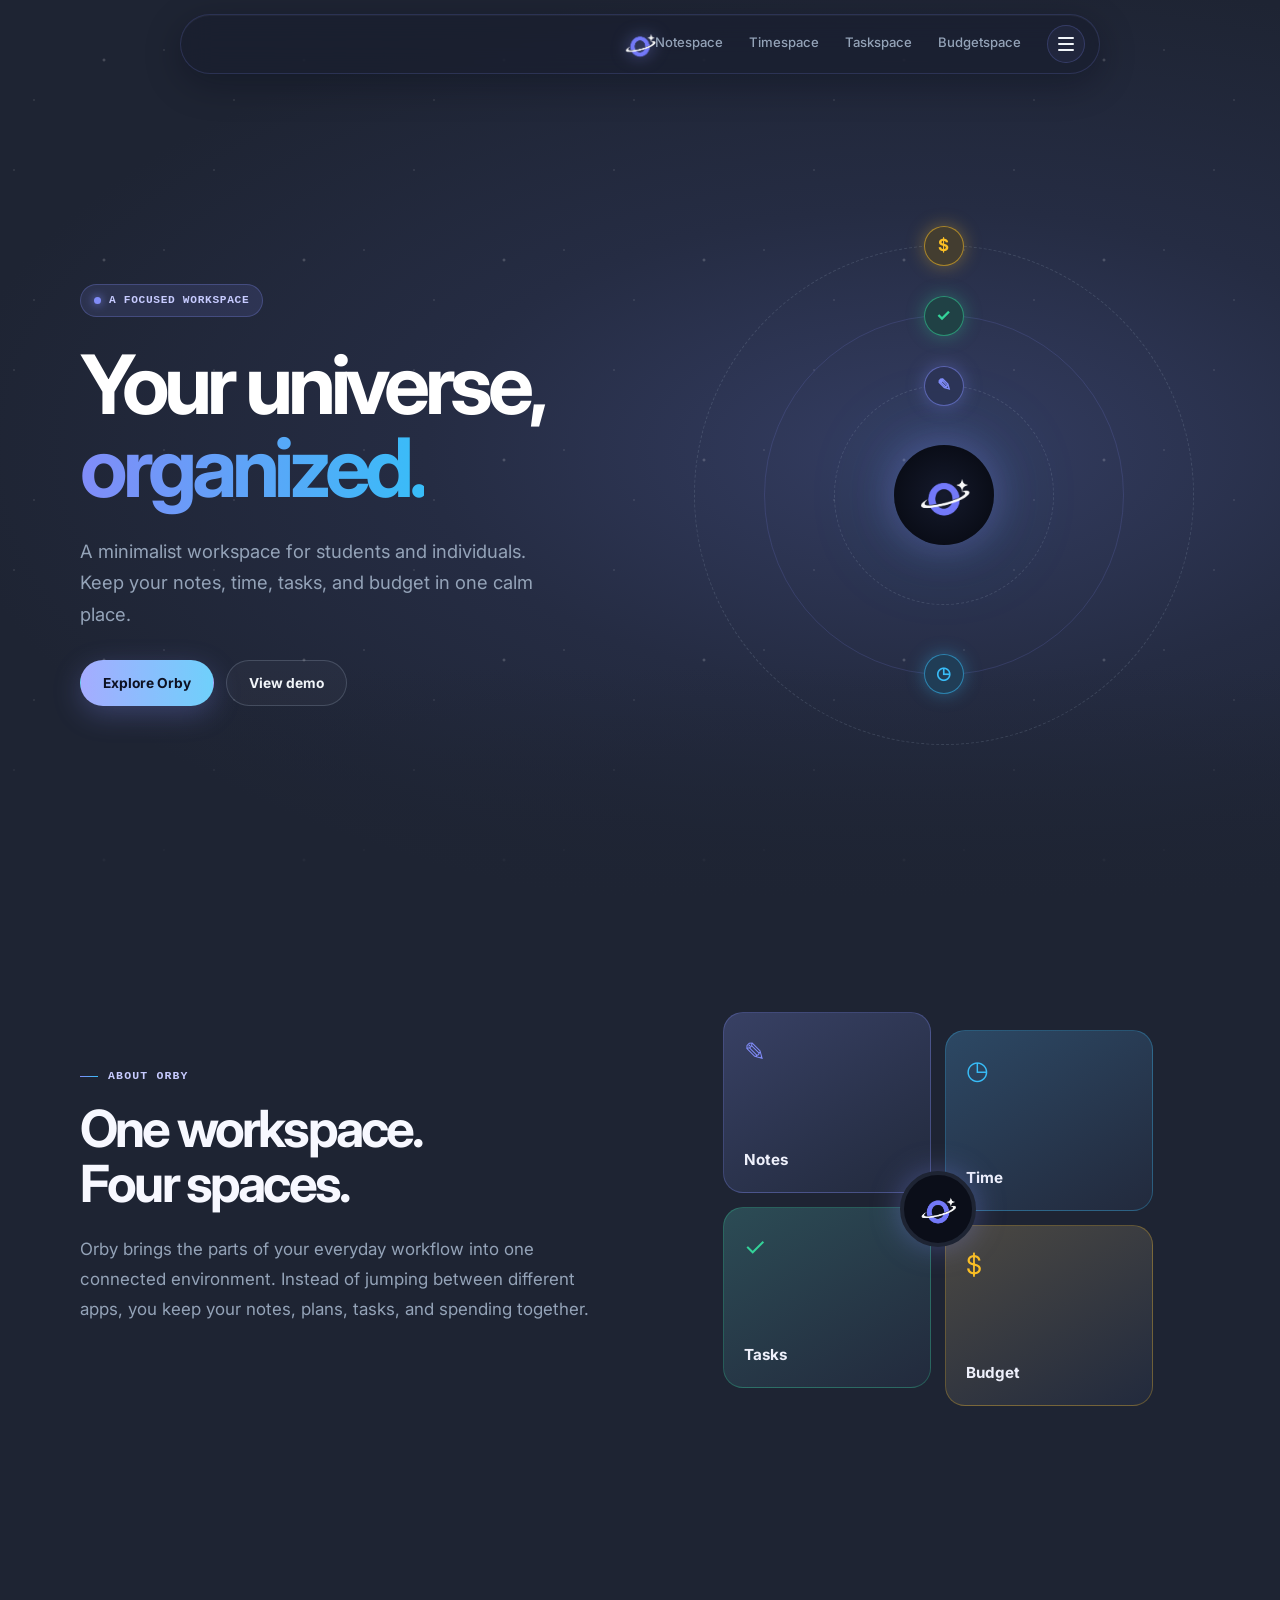
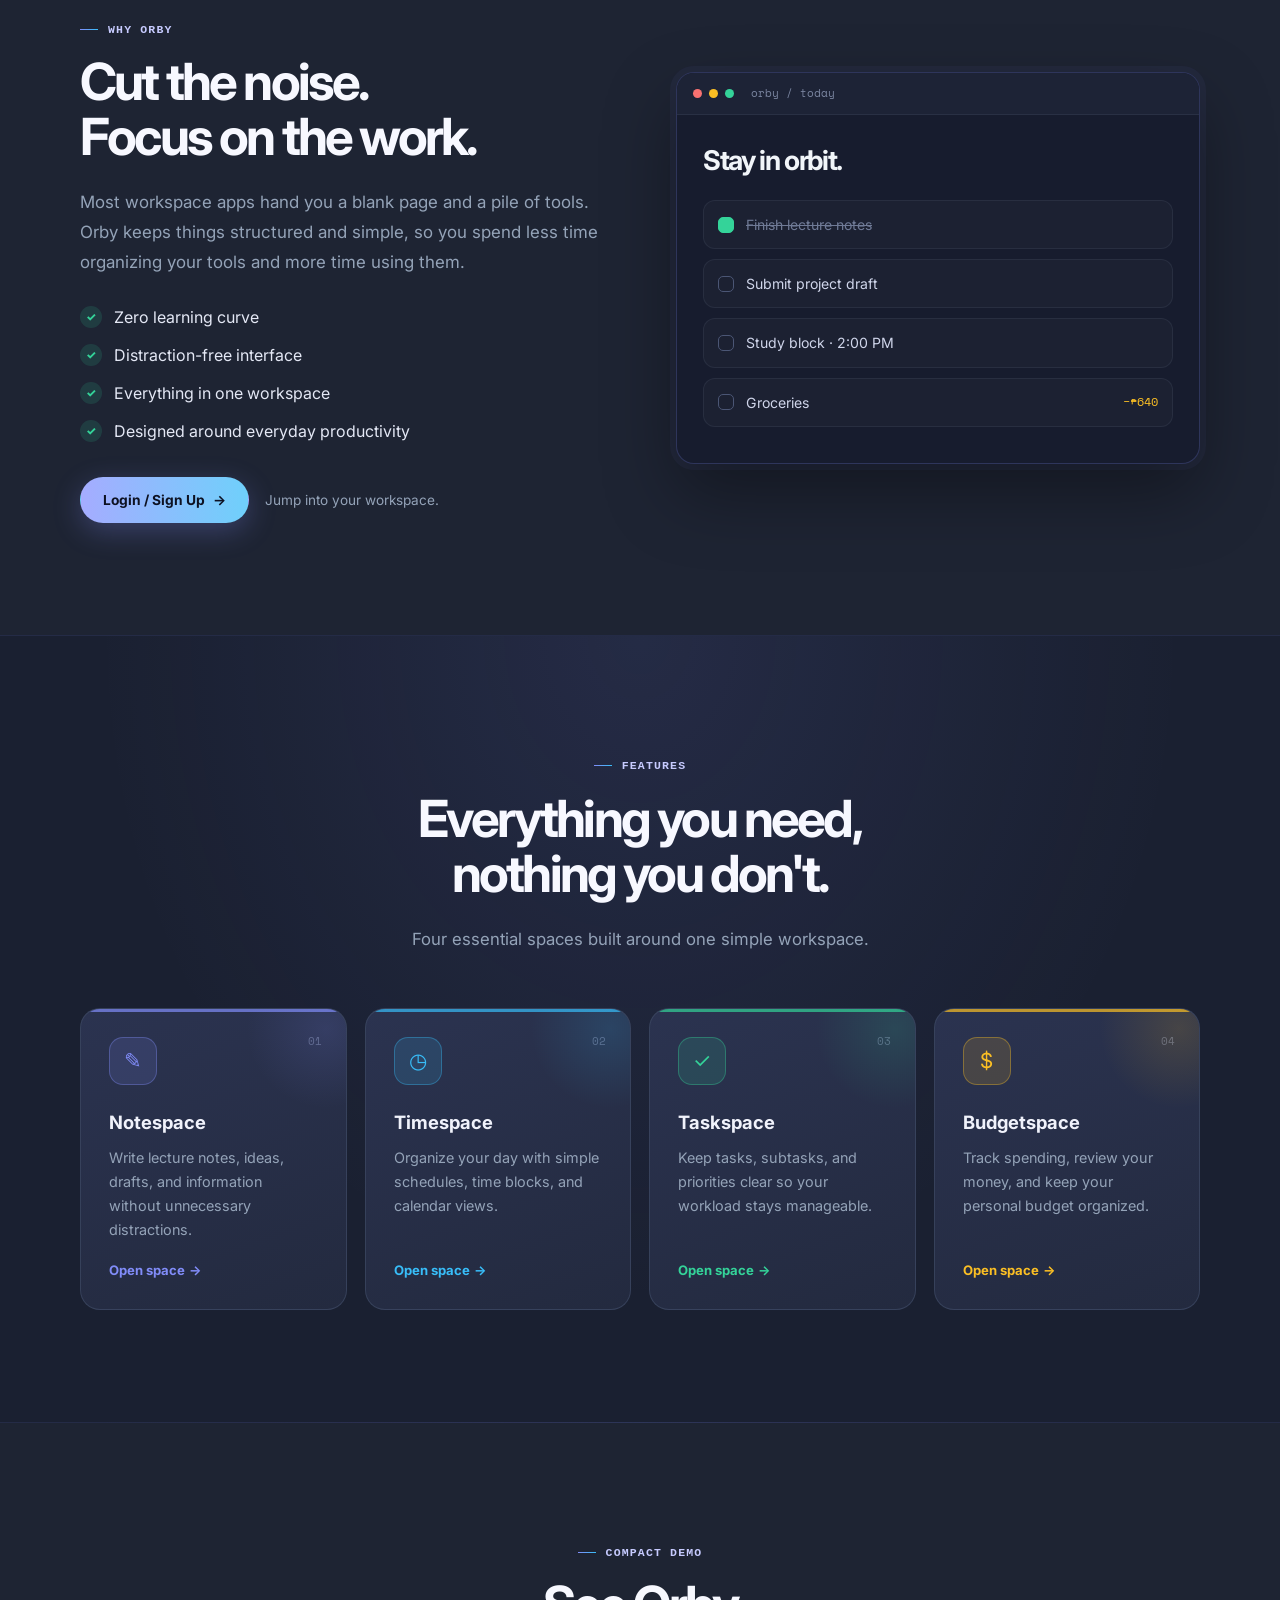
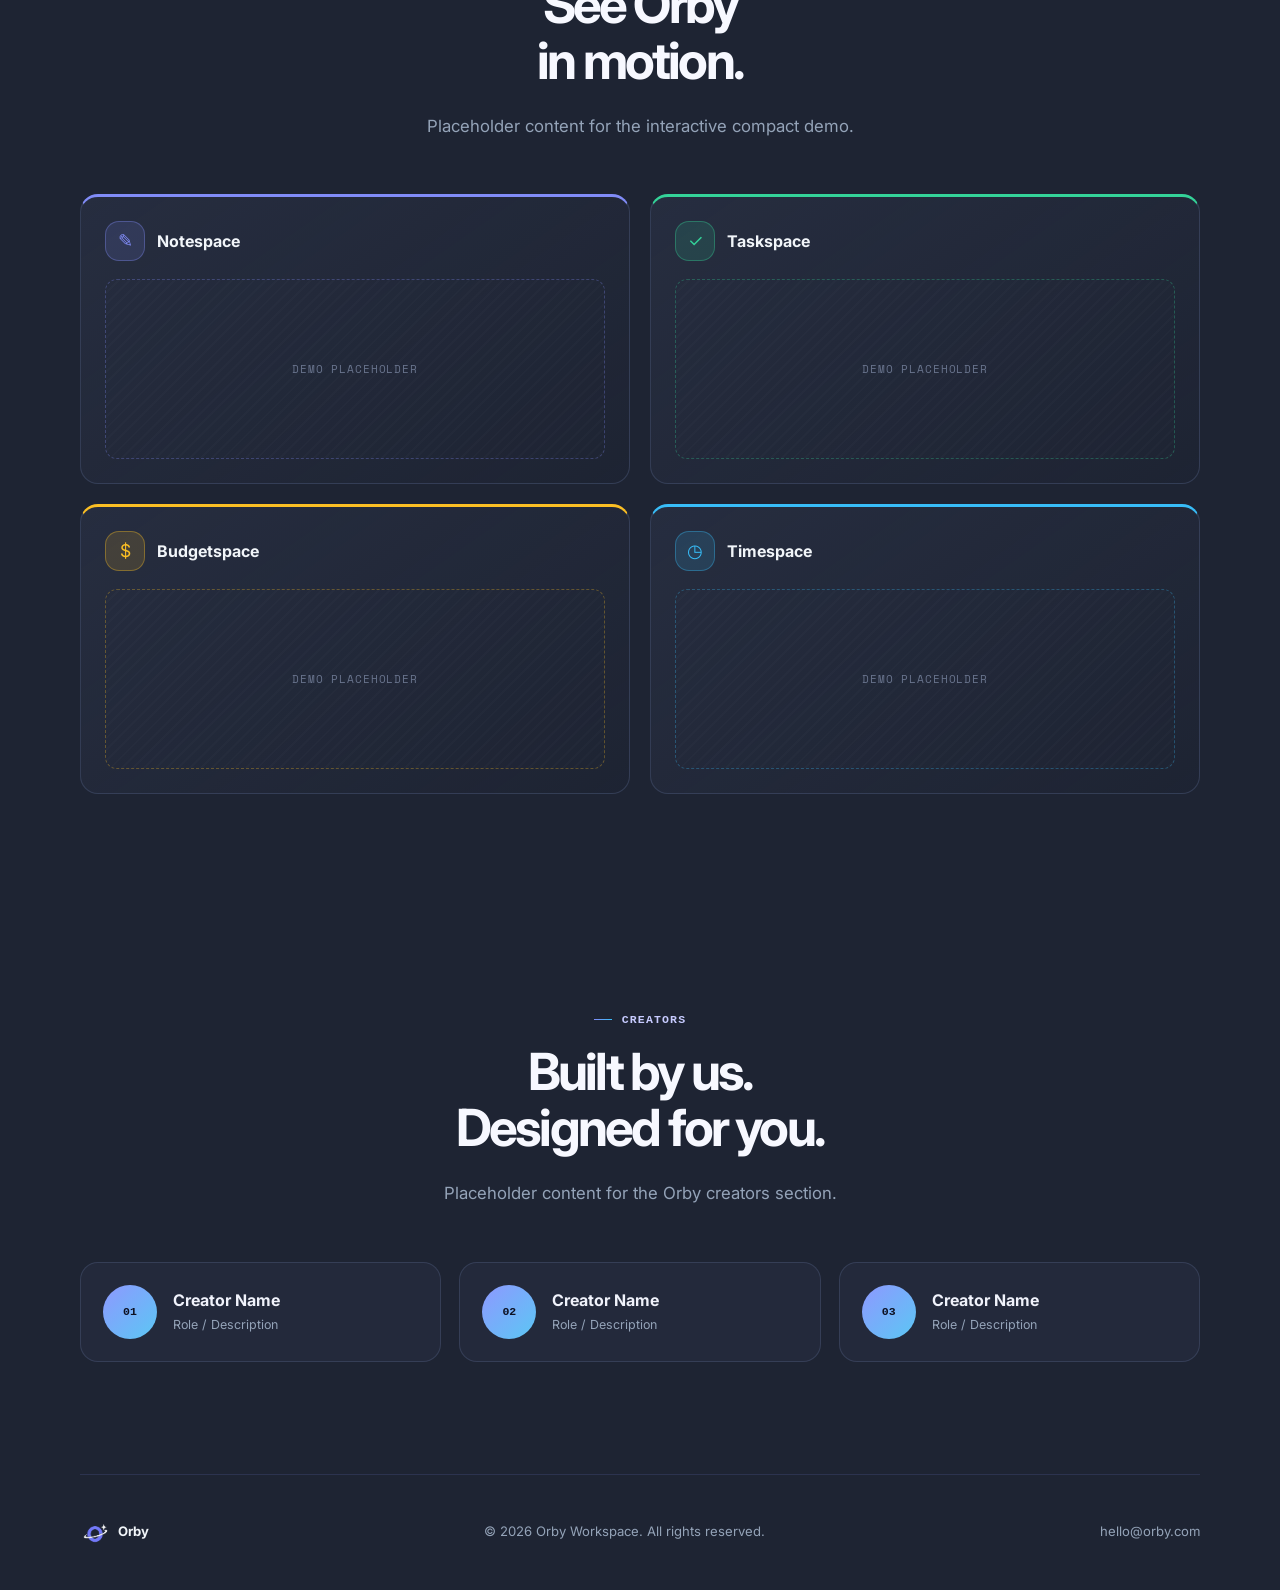
==== commit 27ddd5cb: "Add files via upload" ====
--- a/index.html
+++ b/index.html
@@ -267,4 +267,4 @@
 
   <script src="assets/js/main.js"></script>
 </body>
-</html>
+</html>
--- a/assets/css/style.css
+++ b/assets/css/style.css
@@ -1,396 +1,143 @@
 @import url('https://fonts.googleapis.com/css2?family=Inter:wght@400;500;600;700;800&family=Space+Mono:wght@400;700&display=swap');
+
+/* =========================================================
+   GLOBAL VARIABLES
+   ========================================================= */
 
 :root {
   --background: #1e2433;
   --foreground: #f1f5f9;
+
   --card: #282f42;
+  --card-soft: #22293a;
+
   --primary: #818cf8;
+  --accent: #38bdf8;
+
   --secondary: #334155;
   --muted: #94a3b8;
-  --accent: #38bdf8;
   --border: #3b4661;
+
+  /* One accent per space */
+  --c-notes: #818cf8;
+  --c-time: #38bdf8;
+  --c-tasks: #34d399;
+  --c-budget: #fbbf24;
+
+  --radius-sm: 8px;
+  --radius-md: 14px;
+  --radius-lg: 20px;
+  --radius-pill: 999px;
+
+  --content-width: 1120px;
 }
 
+/* =========================================================
+   RESET / FOUNDATION
+   ========================================================= */
+
 * { box-sizing: border-box; }
-html { scroll-behavior: smooth; scrollbar-width: none; }
-body { margin: 0; overflow-x: hidden; background: var(--background); color: var(--foreground); font-family: Inter, Arial, sans-serif; }
+
+html {
+  scroll-behavior: smooth;
+  scrollbar-width: none;
+}
+html::-webkit-scrollbar,
 body::-webkit-scrollbar { display: none; }
-a { color: inherit; text-decoration: none; }
 
-.site-header {
-  position: fixed;
-  z-index: 20;
-  inset: 0 0 auto;
-  border-bottom: 1px solid transparent;
-  background: transparent;
-  transition: background .35s ease, border-color .35s ease;
+body {
+  margin: 0;
+  overflow-x: hidden;
+  background: var(--background);
+  color: var(--foreground);
+  font-family: Inter, Arial, sans-serif;
+  line-height: 1.5;
 }
 
-.site-header.is-expanded {
-  border-color: rgba(59, 70, 97, .4);
-  background: rgba(30, 36, 51, .6);
-  backdrop-filter: blur(12px);
+img { max-width: 100%; }
+button, input, textarea, select { font: inherit; }
+button { color: inherit; }
+a { color: inherit; text-decoration: none; }
+h1, h2, h3, p { margin-top: 0; }
+
+:focus-visible {
+  outline: 2px solid var(--accent);
+  outline-offset: 3px;
 }
 
-.navigation, .section, footer {
-  width: min(1120px, calc(100% - 48px));
-  margin: auto;
-}
+/* =========================================================
+   SHARED TYPOGRAPHY + BUTTONS
+   ========================================================= */
 
-.navigation { height: 64px; position: relative; display: flex; align-items: center; }
-.brand { position: absolute; left: 50%; top: 50%; display: flex; align-items: center; transform: translate(-50%, -50%); transition: left .8s cubic-bezier(.4, 0, .2, 1), transform .8s cubic-bezier(.4, 0, .2, 1); }
-.brand img { width: 42px; height: 42px; object-fit: contain; }
-.navigation.is-expanded .brand { left: 0; transform: translate(0, -50%); }
-.nav-actions { display: flex; align-items: center; gap: 24px; margin-left: auto; }
-.workspace-links { display: flex; gap: 24px; color: var(--muted); font-size: .875rem; font-weight: 500; opacity: 0; pointer-events: none; transition: opacity .8s ease; }
-.navigation.is-expanded .workspace-links { opacity: 1; pointer-events: auto; }
-.workspace-links a:hover { color: var(--foreground); }
-
-.menu-button { width: 36px; height: 36px; display: grid; place-content: center; gap: 4px; padding: 0; border: 0; border-radius: 50%; color: var(--foreground); background: transparent; cursor: pointer; }
-.menu-button:hover { background: var(--secondary); }
-.menu-button span { width: 17px; height: 2px; display: block; border-radius: 3px; background: currentColor; transition: transform .2s, opacity .2s; }
-.menu-button.is-open span:first-child { transform: translateY(6px) rotate(45deg); }
-.menu-button.is-open span:nth-child(2) { opacity: 0; }
-.menu-button.is-open span:last-child { transform: translateY(-6px) rotate(-45deg); }
-.menu-panel[hidden] { display: none; }
-
-.hero { --hero-fade: 1; --hero-shift: 0px; min-height: 100vh; display: grid; place-items: center; position: relative; overflow: hidden; background: radial-gradient(circle at 50% 48%, #2b3252 0%, var(--background) 70%); }
-.hero::after { content: ''; position: absolute; z-index: 1; right: 0; bottom: 0; left: 0; height: 30%; background: linear-gradient(transparent, var(--background)); pointer-events: none; }
-.stars { position: absolute; inset: 0; opacity: .3; background-image: radial-gradient(2px 2px at 20px 30px, #fff, transparent), radial-gradient(2px 2px at 40px 70px, #fff, transparent), radial-gradient(2px 2px at 90px 40px, #fff, transparent), radial-gradient(2px 2px at 130px 80px, #fff, transparent); background-size: 200px 200px; animation: stars 4s linear infinite alternate; }
-@keyframes stars { from { opacity: .2; } to { opacity: .5; } }
-.hero-content { position: relative; z-index: 2; max-width: 900px; padding: 100px 16px 40px; opacity: var(--hero-fade); transform: translateY(var(--hero-shift)); text-align: center; transition: opacity .08s linear, transform .08s linear; }
-.eyebrow, .section-label { color: #c7cbff; font: 500 .75rem 'Space Mono', monospace; letter-spacing: .04em; }
-.eyebrow { display: inline-flex; align-items: center; gap: 8px; padding: 6px 12px; border: 1px solid rgba(129, 140, 248, .3); border-radius: 999px; background: rgba(129, 140, 248, .2); }
-.eyebrow span { width: 8px; height: 8px; border-radius: 50%; background: var(--primary); }
-h1, h2, h3, p { margin-top: 0; }
-h1 { margin: 28px 0; color: #fff; font-size: clamp(3.1rem, 7vw, 5.8rem); line-height: 1.05; letter-spacing: -.06em; }
-h1 em { color: transparent; font-style: normal; background: linear-gradient(90deg, var(--primary), var(--accent)); background-clip: text; -webkit-background-clip: text; }
-.hero-copy { max-width: 640px; margin: 0 auto; color: var(--muted); font-size: clamp(1rem, 2vw, 1.25rem); line-height: 1.65; }
-
-.section { padding: 96px 0; }
-.about { display: grid; grid-template-columns: 1fr 1fr; align-items: center; gap: 64px; }
-h2 { margin: 0 0 24px; font-size: clamp(2.2rem, 4vw, 3.5rem); line-height: 1.12; letter-spacing: -.05em; }
-.section-copy > p:not(.section-label), .centered-heading > p:last-child { color: var(--muted); font-size: 1.1rem; line-height: 1.7; }
-.check-list { margin: 0; padding: 12px 0 0; list-style: none; }
-.check-list li { display: flex; align-items: center; gap: 12px; margin: 14px 0; }
-.check-list li::before { content: '✓'; color: var(--primary); font-size: 1.25rem; font-weight: 700; }
-.preview { padding: 16px; overflow: hidden; border: 1px solid rgba(59, 70, 97, .6); border-radius: 16px; background: rgba(40, 47, 66, .3); box-shadow: 0 25px 60px rgba(0, 0, 0, .3); }
-.preview img { width: 100%; height: auto; display: block; border-radius: 10px; opacity: .9; }
-
-.features-section { border-top: 0; background: rgba(51, 65, 85, .15); }
-.centered-heading { max-width: 650px; margin: 0 auto 54px; text-align: center; }
-.feature-grid { display: grid; grid-template-columns: repeat(3, 1fr); gap: 24px; padding: 0 8px; }
-.feature-card { padding: 32px; border: 1px solid var(--border); border-radius: 16px; background: var(--card); transition: border-color .2s, transform .2s; }
-.feature-card:hover { border-color: rgba(129, 140, 248, .65); transform: translateY(-4px); }
-.feature-icon { width: 48px; height: 48px; display: grid; place-items: center; margin-bottom: 22px; border-radius: 12px; background: rgba(129, 140, 248, .1); color: var(--primary); font-size: 1.45rem; }
-.feature-card h3 { margin-bottom: 12px; font-size: 1.2rem; }
-.feature-card p { margin-bottom: 0; color: var(--muted); line-height: 1.6; }
-
-footer { min-height: 116px; display: flex; align-items: center; justify-content: space-between; gap: 20px; border-top: 1px solid var(--border); color: var(--muted); font-size: .875rem; }
-.footer-brand { display: flex; align-items: center; gap: 8px; color: var(--foreground); font-weight: 700; }
-.footer-brand img { width: 30px; height: 30px; object-fit: contain; }
-footer > a:last-child { color: var(--muted); }
-footer > a:last-child:hover { color: var(--foreground); }
-
-@media (max-width: 760px) {
-  .navigation, .section, footer { width: min(100% - 32px, 620px); }
-  .brand img { width: 40px; height: 40px; }
-  .navigation.is-expanded .brand { left: 0; }
-  .nav-actions { gap: 0; }
-  .workspace-links { display: none; }
-  .about { grid-template-columns: 1fr; gap: 42px; }
-  .section { padding: 76px 0; }
-  .feature-grid { grid-template-columns: 1fr; padding: 0; gap: 16px; }
-  .feature-card { padding: 26px; }
-  footer { padding: 30px 0; flex-direction: column; align-items: flex-start; gap: 14px; }
-}
-
-/* Refined desktop treatment */
-.site-header {
-  border-bottom-color: rgba(129, 140, 248, .08);
-  background: linear-gradient(180deg, rgba(20, 25, 39, .72), rgba(30, 36, 51, .18));
-}
-
-.site-header.is-expanded {
-  border-color: rgba(129, 140, 248, .2);
-  background: rgba(25, 31, 46, .76);
-  box-shadow: 0 8px 30px rgba(8, 12, 24, .2);
-}
-
-.navigation { height: 72px; }
-
-.brand { isolation: isolate; }
-
-.brand::before {
-  content: '';
-  position: absolute;
-  z-index: -1;
-  top: 50%;
-  left: 50%;
-  width: 72px;
-  height: 72px;
-  border-radius: 50%;
-  background: radial-gradient(circle, rgba(129, 140, 248, .32) 0%, rgba(56, 189, 248, .13) 38%, transparent 70%);
-  filter: blur(6px);
-  opacity: .82;
-  transform: translate(-50%, -50%);
-  transition: opacity .3s ease, transform .3s ease;
-}
-
-.brand:hover::before,
-.brand:focus-visible::before { opacity: 1; transform: translate(-50%, -50%) scale(1.12); }
-
-.brand img {
-  width: 46px;
-  height: 46px;
-  transform: translateY(-3px);
-  filter: drop-shadow(0 0 8px rgba(129, 140, 248, .54)) drop-shadow(0 0 18px rgba(56, 189, 248, .2));
-}
-
-.nav-actions { position: relative; gap: 20px; }
-
-.workspace-links {
-  gap: 6px;
-  font-size: .84rem;
-  transform: translateX(8px);
-  transition: opacity .45s ease, transform .45s ease;
-}
-
-.navigation.is-expanded .workspace-links { transform: translateX(0); }
-
-.workspace-links a {
-  position: relative;
-  padding: 8px 10px 10px;
-  border-radius: 8px;
-  transition: color .2s ease;
-}
-
-.workspace-links a:hover,
-.workspace-links a:focus-visible {
-  color: var(--foreground);
-  background: transparent;
-  outline: none;
-}
-
-.workspace-links a::after {
-  content: '';
-  position: absolute;
-  right: 10px;
-  bottom: 5px;
-  left: 10px;
-  height: 1px;
-  background: linear-gradient(90deg, var(--primary), var(--accent));
-  box-shadow: 0 0 7px rgba(129, 140, 248, .5);
-  transform: scaleX(0);
-  transform-origin: left center;
-  transition: transform .28s ease;
-}
-
-.workspace-links a:hover::after,
-.workspace-links a:focus-visible::after { transform: scaleX(1); }
-
-.menu-button {
-  width: 38px;
-  height: 38px;
-  border: 1px solid transparent;
-  background: transparent;
-  transition: background .2s ease, border-color .2s ease, transform .2s ease;
-}
-
-.menu-button:hover,
-.menu-button:focus-visible {
-  border-color: rgba(129, 140, 248, .55);
-  background: rgba(129, 140, 248, .1);
-  outline: none;
-  transform: none;
-}
-
-/* A compact menu anchored to the button area, rather than a full-screen overlay. */
-.menu-panel {
-  position: absolute;
-  z-index: 25;
-  top: calc(100% + 10px);
-  right: 0;
-  width: 210px;
-  display: flex;
-  flex-direction: column;
-  gap: 3px;
-  padding: 10px;
-  border: 1px solid rgba(129, 140, 248, .22);
-  border-radius: 14px;
-  background: rgba(30, 36, 51, .94);
-  box-shadow: 0 18px 45px rgba(4, 7, 16, .42), inset 0 1px 0 rgba(255, 255, 255, .04);
-  backdrop-filter: blur(16px);
-  color: var(--foreground);
-  font-size: .9rem;
-  text-align: right;
-  transform-origin: top right;
-}
-
-.menu-panel::before {
-  content: '';
-  position: absolute;
-  top: -6px;
-  right: 13px;
-  width: 11px;
-  height: 11px;
-  border-top: 1px solid rgba(129, 140, 248, .22);
-  border-left: 1px solid rgba(129, 140, 248, .22);
-  background: rgba(30, 36, 51, .94);
-  transform: rotate(45deg);
-}
-
-.menu-label {
-  margin: 5px 8px 7px;
-  color: #aeb8e8;
-  font: 500 .67rem 'Space Mono', monospace;
-  letter-spacing: .08em;
+.section-label {
+  display: inline-flex;
+  align-items: center;
+  gap: 10px;
+  margin-bottom: 16px;
+  color: #c7cbff;
+  font-family: 'Space Mono', monospace;
+  font-size: .72rem;
+  font-weight: 700;
+  letter-spacing: .1em;
   text-transform: uppercase;
 }
 
-.menu-panel a {
-  padding: 10px 11px;
-  border-radius: 9px;
-  color: var(--muted);
-  transition: color .2s ease, background .2s ease;
+.section-label::before {
+  content: '';
+  width: 18px;
+  height: 1px;
+  background: linear-gradient(90deg, var(--primary), var(--accent));
 }
 
-.menu-panel a:hover,
-.menu-panel a:focus-visible {
-  color: var(--foreground);
-  background: rgba(129, 140, 248, .15);
-  outline: none;
+h2 {
+  margin-bottom: 24px;
+  color: #f7f8ff;
+  font-size: clamp(2.2rem, 4vw, 3.5rem);
+  line-height: 1.08;
+  letter-spacing: -.055em;
 }
 
-.hero { background: radial-gradient(ellipse at 50% 44%, #353d66 0%, #262d45 31%, var(--background) 72%); }
+.btn {
+  display: inline-flex;
+  align-items: center;
+  justify-content: center;
+  min-height: 46px;
+  padding: 0 22px;
+  border: 1px solid transparent;
+  border-radius: var(--radius-pill);
+  font-size: .86rem;
+  font-weight: 700;
+  transition: transform .2s ease, background .2s ease, border-color .2s ease, box-shadow .2s ease;
+}
+.btn:hover { transform: translateY(-2px); }
 
-.hero::before {
-  content: '';
-  position: absolute;
-  top: 18%;
-  left: 50%;
-  width: min(70vw, 720px);
-  aspect-ratio: 1;
-  border: 1px solid rgba(129, 140, 248, .08);
-  border-radius: 50%;
-  transform: translateX(-50%);
-  box-shadow: 0 0 70px rgba(56, 189, 248, .05), 0 0 0 100px rgba(129, 140, 248, .025);
+.btn-primary {
+  background: linear-gradient(90deg, #a5acff, #6fd0fb);
+  color: #0d1122;
+  box-shadow: 0 8px 28px rgba(129, 140, 248, .28);
+}
+.btn-primary:hover { box-shadow: 0 12px 34px rgba(129, 140, 248, .42); }
+
+.btn-ghost {
+  border-color: rgba(148, 163, 184, .28);
+  background: rgba(255, 255, 255, .03);
+  color: var(--foreground);
+}
+.btn-ghost:hover {
+  border-color: rgba(129, 140, 248, .6);
+  background: rgba(129, 140, 248, .1);
 }
 
-.eyebrow,
-.section-label { letter-spacing: .06em; text-transform: uppercase; }
-
-.eyebrow {
-  padding: 7px 13px;
-  background: rgba(129, 140, 248, .16);
-  box-shadow: 0 0 20px rgba(129, 140, 248, .1);
+.content-width {
+  width: min(var(--content-width), calc(100% - 48px));
+  margin-inline: auto;
 }
 
-.eyebrow span { width: 7px; height: 7px; box-shadow: 0 0 10px var(--primary); }
-
-.section { padding: 112px 0; }
-
-.preview {
-  position: relative;
-  border-color: rgba(129, 140, 248, .24);
-  border-radius: 20px;
-  background: linear-gradient(145deg, rgba(55, 65, 104, .28), rgba(40, 47, 66, .18));
+.card {
+  border: 1px solid var(--border);
+  border-radius: var(--radius-md);
+  background: var(--card);
 }
 
-.preview::before {
-  content: '';
-  position: absolute;
-  inset: 0;
-  background: linear-gradient(135deg, rgba(129, 140, 248, .12), transparent 36%);
-  pointer-events: none;
-}
-
-.preview img { position: relative; border-radius: 11px; }
-
-.features-section {
-  width: 100%;
-  padding-right: max(24px, calc((100% - 1120px) / 2));
-  padding-left: max(24px, calc((100% - 1120px) / 2));
-  border-top: 1px solid rgba(129, 140, 248, .1);
-  background: linear-gradient(180deg, rgba(51, 65, 85, .17), rgba(30, 36, 51, .52));
-}
-
-.feature-grid { gap: 20px; padding: 0; }
-
-.feature-card {
-  min-height: 250px;
-  display: flex;
-  flex-direction: column;
-  padding: 30px;
-  border-color: rgba(59, 70, 97, .85);
-  border-radius: 18px;
-  background: linear-gradient(150deg, rgba(48, 57, 79, .96), rgba(37, 44, 62, .96));
-  box-shadow: inset 0 1px rgba(255, 255, 255, .025);
-  transition: border-color .25s, transform .25s, box-shadow .25s, background .25s;
-}
-
-a.feature-card:hover,
-a.feature-card:focus-visible {
-  border-color: rgba(129, 140, 248, .68);
-  transform: translateY(-5px);
-  background: linear-gradient(150deg, rgba(58, 68, 98, .98), rgba(40, 47, 66, .98));
-  box-shadow: 0 16px 36px rgba(6, 9, 18, .24), inset 0 1px rgba(255, 255, 255, .045);
-  outline: none;
-}
-
-.feature-icon {
-  border: 1px solid rgba(129, 140, 248, .14);
-  border-radius: 13px;
-  background: rgba(129, 140, 248, .12);
-  color: #a9afff;
-}
-
-.feature-card p { margin-bottom: 20px; }
-
-.feature-link { margin-top: auto; color: #b9c0ff; font-size: .84rem; font-weight: 600; }
-.feature-link b { display: inline-block; margin-left: 4px; transition: transform .2s ease; }
-.feature-card:hover .feature-link b { transform: translateX(4px); }
-.feature-link--soon { color: #8793a9; font-size: .78rem; font-weight: 500; }
-.feature-card--static { opacity: .75; }
-
-footer { border-top-color: rgba(129, 140, 248, .15); }
-
-/* Lightweight boilerplate pages for the four linked workspaces. */
-.space-page {
-  min-height: 100vh;
-  display: grid;
-  place-items: center;
-  padding: 32px;
-  background: radial-gradient(ellipse at 50% 35%, #333b63 0%, #242b40 32%, var(--background) 72%);
-}
-
-.space-shell {
-  width: min(680px, 100%);
-  padding: 52px;
-  border: 1px solid rgba(129, 140, 248, .25);
-  border-radius: 20px;
-  background: rgba(40, 47, 66, .76);
-  box-shadow: 0 25px 70px rgba(4, 7, 16, .3);
-}
-
-.space-back {
-  display: inline-block;
-  margin-bottom: 58px;
-  color: #c7cbff;
-  font-size: .9rem;
-  font-weight: 600;
-}
-
-.space-back:hover { color: var(--accent); }
-.space-shell h1 { margin: 18px 0; font-size: clamp(3rem, 7vw, 5rem); }
-.space-shell > p:last-child { max-width: 520px; margin-bottom: 0; color: var(--muted); font-size: 1.1rem; line-height: 1.7; }
-
-@media (max-width: 760px) {
-  .navigation { height: 64px; }
-  .brand img { width: 40px; height: 40px; transform: translateY(-3px); }
-  .brand::before { width: 62px; height: 62px; }
-  .menu-panel { top: calc(100% + 8px); right: 0; width: min(210px, calc(100vw - 32px)); }
-  .features-section { width: 100%; padding-right: 16px; padding-left: 16px; }
-  .space-shell { padding: 34px 28px; }
-  .space-back { margin-bottom: 42px; }
-}
+/* ▼ KEEP YOUR EXISTING "WORKSPACE FOUNDATION" AND "WORKSPACE RESPONSIVE"
+     SECTIONS BELOW THIS LINE, UNCHANGED ▼ */
--- a/assets/css/index.css
+++ b/assets/css/index.css
@@ -0,0 +1,802 @@
+/* =========================================================
+   NAVIGATION (floating pill)
+   ========================================================= */
+
+.site-header {
+  position: fixed;
+  z-index: 20;
+  inset: 14px 0 auto;
+  pointer-events: none;
+}
+
+.navigation {
+  position: relative;
+  pointer-events: auto;
+  width: min(920px, calc(100% - 32px));
+  height: 60px;
+  display: flex;
+  align-items: center;
+  margin-inline: auto;
+  padding: 0 14px 0 18px;
+  border: 1px solid rgba(129, 140, 248, .18);
+  border-radius: var(--radius-pill);
+  background: rgba(24, 29, 45, .6);
+  backdrop-filter: blur(16px);
+  box-shadow: 0 10px 36px rgba(4, 7, 16, .3), inset 0 1px rgba(255, 255, 255, .04);
+  transition: border-color .35s ease, background .35s ease;
+}
+.navigation.is-expanded { background: rgba(24, 29, 45, .82); border-color: rgba(129, 140, 248, .3); }
+
+.brand {
+  position: absolute;
+  left: 50%;
+  top: 50%;
+  display: flex;
+  align-items: center;
+  transform: translate(-50%, -50%);
+  isolation: isolate;
+  transition: left .8s cubic-bezier(.4, 0, .2, 1), transform .8s cubic-bezier(.4, 0, .2, 1);
+}
+.navigation.is-expanded .brand { left: 18px; transform: translate(0, -50%); }
+
+.brand img {
+  width: 38px;
+  height: 38px;
+  object-fit: contain;
+  filter: drop-shadow(0 0 8px rgba(129, 140, 248, .55));
+}
+
+.nav-actions {
+  position: relative;
+  display: flex;
+  align-items: center;
+  gap: 14px;
+  margin-left: auto;
+}
+
+.workspace-links {
+  display: flex;
+  gap: 2px;
+  color: var(--muted);
+  font-size: .82rem;
+  font-weight: 500;
+  opacity: 0;
+  pointer-events: none;
+  transform: translateX(8px);
+  transition: opacity .45s ease, transform .45s ease;
+}
+.navigation.is-expanded .workspace-links { opacity: 1; pointer-events: auto; transform: none; }
+
+.workspace-links a {
+  position: relative;
+  padding: 8px 12px 10px;
+  color: transparent;
+  background:
+    linear-gradient(90deg, #a5acff, #6fd0fb) left / 0% 100% no-repeat,
+    var(--muted);
+  -webkit-background-clip: text;
+  background-clip: text;
+  transition: background-size .4s cubic-bezier(.4, 0, .2, 1);
+}
+.workspace-links a::after {
+  content: '';
+  position: absolute;
+  left: 12px;
+  right: 12px;
+  bottom: 3px;
+  height: 2px;
+  border-radius: 2px;
+  background: linear-gradient(90deg, #a5acff, #6fd0fb);
+  box-shadow: 0 0 10px rgba(129, 140, 248, .6);
+  transform: scaleX(0);
+  transform-origin: left center;
+  transition: transform .4s cubic-bezier(.4, 0, .2, 1);
+}
+.workspace-links a:hover,
+.workspace-links a:focus-visible {
+  background-size: 100% 100%;
+  outline: none;
+}
+.workspace-links a:hover::after,
+.workspace-links a:focus-visible::after { transform: scaleX(1); }
+
+.menu-button {
+  width: 38px;
+  height: 38px;
+  display: grid;
+  place-content: center;
+  gap: 4px;
+  padding: 0;
+  border: 1px solid rgba(129, 140, 248, .22);
+  border-radius: 50%;
+  background: rgba(129, 140, 248, .06);
+  cursor: pointer;
+  transition: background .2s ease, border-color .2s ease;
+}
+.menu-button:hover,
+.menu-button:focus-visible { border-color: rgba(129, 140, 248, .6); background: rgba(129, 140, 248, .14); outline: none; }
+
+.menu-button span {
+  width: 16px;
+  height: 2px;
+  display: block;
+  border-radius: 3px;
+  background: currentColor;
+  transition: transform .2s ease, opacity .2s ease;
+}
+.menu-button.is-open span:first-child { transform: translateY(6px) rotate(45deg); }
+.menu-button.is-open span:nth-child(2) { opacity: 0; }
+.menu-button.is-open span:last-child { transform: translateY(-6px) rotate(-45deg); }
+
+.menu-panel[hidden] { display: none; }
+.menu-panel {
+  position: absolute;
+  z-index: 25;
+  top: calc(100% + 18px);
+  right: 0;
+  width: 210px;
+  display: flex;
+  flex-direction: column;
+  gap: 3px;
+  padding: 10px;
+  border: 1px solid rgba(129, 140, 248, .22);
+  border-radius: 16px;
+  background: rgba(24, 29, 45, .95);
+  box-shadow: 0 18px 45px rgba(4, 7, 16, .42);
+  backdrop-filter: blur(16px);
+  font-size: .9rem;
+}
+
+.menu-label {
+  margin: 5px 8px 7px;
+  color: #aeb8e8;
+  font-family: 'Space Mono', monospace;
+  font-size: .67rem;
+  letter-spacing: .08em;
+  text-transform: uppercase;
+}
+
+.menu-panel a {
+  padding: 10px 11px;
+  border-radius: 10px;
+  color: transparent;
+  background:
+    linear-gradient(90deg, #a5acff, #6fd0fb) left / 0% 100% no-repeat,
+    var(--muted);
+  -webkit-background-clip: text;
+  background-clip: text;
+  transition: background-size .35s ease, transform .25s ease;
+}
+.menu-panel a:hover,
+.menu-panel a:focus-visible {
+  background-size: 100% 100%;
+  transform: translateX(4px);
+  outline: none;
+}
+
+/* Highlighted Login / Sign Up item */
+.menu-panel a.menu-login {
+  position: relative;
+  overflow: hidden;
+  display: flex;
+  align-items: center;
+  justify-content: space-between;
+  margin-bottom: 6px;
+  color: #0d1122;
+  font-weight: 700;
+  background: linear-gradient(90deg, #a5acff, #6fd0fb);
+  -webkit-background-clip: border-box;
+  background-clip: border-box;
+  box-shadow: 0 6px 22px rgba(129, 140, 248, .3);
+  animation: login-glow 3s ease-in-out infinite;
+  transition: transform .25s ease, box-shadow .25s ease;
+}
+.menu-panel a.menu-login::after {
+  content: '';
+  position: absolute;
+  inset: 0;
+  background: linear-gradient(110deg, transparent 30%, rgba(255, 255, 255, .6) 50%, transparent 70%);
+  transform: translateX(-120%);
+  transition: transform .7s ease;
+}
+.menu-panel a.menu-login:hover,
+.menu-panel a.menu-login:focus-visible {
+  transform: translateY(-2px);
+  box-shadow: 0 10px 30px rgba(129, 140, 248, .5);
+}
+.menu-panel a.menu-login:hover::after,
+.menu-panel a.menu-login:focus-visible::after { transform: translateX(120%); }
+.menu-login b { transition: transform .25s ease; }
+.menu-login:hover b { transform: translateX(4px); }
+
+@keyframes login-glow {
+  0%, 100% { box-shadow: 0 6px 20px rgba(129, 140, 248, .25); }
+  50% { box-shadow: 0 6px 30px rgba(111, 208, 251, .45); }
+}
+
+
+/* =========================================================
+   HERO
+   ========================================================= */
+
+.hero {
+  position: relative;
+  min-height: 100svh;
+  display: grid;
+  place-items: center;
+  overflow: hidden;
+  isolation: isolate;
+  background:
+    radial-gradient(ellipse at 72% 50%, #343d62 0%, #252c43 38%, var(--background) 75%);
+}
+
+.hero::after {
+  content: '';
+  position: absolute;
+  z-index: 4;
+  inset: auto 0 0;
+  height: 26%;
+  background: linear-gradient(transparent, var(--background));
+  pointer-events: none;
+}
+
+.stars {
+  position: absolute;
+  inset: -20%;
+  opacity: .28;
+  pointer-events: none;
+  background-image:
+    radial-gradient(1px 1px at 20px 30px, #fff, transparent),
+    radial-gradient(1px 1px at 90px 80px, #fff, transparent),
+    radial-gradient(2px 2px at 160px 40px, #fff, transparent),
+    radial-gradient(1px 1px at 70px 150px, #fff, transparent);
+  background-size: 200px 200px;
+  animation: stars-drift 40s linear infinite, stars-pulse 6s ease-in-out infinite alternate;
+}
+@keyframes stars-drift { to { transform: translate3d(-80px, -50px, 0); } }
+@keyframes stars-pulse { from { opacity: .18; } to { opacity: .34; } }
+
+.hero-inner {
+  position: relative;
+  z-index: 5;
+  width: min(var(--content-width), calc(100% - 48px));
+  display: grid;
+  grid-template-columns: 1.05fr .95fr;
+  align-items: center;
+  gap: 40px;
+  padding-top: 90px;
+}
+
+.eyebrow {
+  width: max-content;
+  max-width: 100%;
+  display: inline-flex;
+  align-items: center;
+  gap: 8px;
+  margin: 0;
+  padding: 7px 13px;
+  border: 1px solid rgba(129, 140, 248, .28);
+  border-radius: var(--radius-pill);
+  background: rgba(129, 140, 248, .13);
+  color: #c7cbff;
+  font-family: 'Space Mono', monospace;
+  font-size: .7rem;
+  font-weight: 700;
+  letter-spacing: .06em;
+  text-transform: uppercase;
+}
+.eyebrow span {
+  width: 7px;
+  height: 7px;
+  border-radius: 50%;
+  background: var(--primary);
+  box-shadow: 0 0 10px var(--primary);
+  animation: eyebrow-dot 2s ease-in-out infinite;
+}
+@keyframes eyebrow-dot {
+  0%, 100% { transform: scale(.9); opacity: .75; }
+  50% { transform: scale(1.25); opacity: 1; }
+}
+
+.hero h1 {
+  margin: 26px 0;
+  color: #fff;
+  font-size: clamp(3rem, 6.4vw, 5.4rem);
+  line-height: 1.02;
+  letter-spacing: -.065em;
+}
+.hero h1 em {
+  font-style: normal;
+  color: transparent;
+  background: linear-gradient(90deg, var(--primary), var(--accent));
+  background-clip: text;
+  -webkit-background-clip: text;
+}
+
+.hero-copy {
+  max-width: 480px;
+  margin-bottom: 0;
+  color: var(--muted);
+  font-size: clamp(1rem, 1.6vw, 1.15rem);
+  line-height: 1.7;
+}
+.hero-actions { display: flex; gap: 12px; margin-top: 30px; }
+
+
+/* =========================================================
+   ORBIT SYSTEM
+   ========================================================= */
+
+.orbit-scene {
+  position: relative;
+  width: min(500px, 100%);
+  aspect-ratio: 1;
+  justify-self: center;
+  pointer-events: none;
+}
+
+.ring {
+  position: absolute;
+  border: 1px dashed rgba(148, 163, 184, .22);
+  border-radius: 50%;
+  animation: spin var(--t, 20s) linear infinite;
+}
+.ring--1 { inset: 28%; }
+.ring--2 { inset: 14%; border-style: solid; border-color: rgba(129, 140, 248, .16); }
+.ring--3 { inset: 0; }
+
+.planet {
+  position: absolute;
+  top: 0;
+  left: 50%;
+  width: 40px;
+  height: 40px;
+  margin: -20px 0 0 -20px;
+}
+.planet--b { top: auto; bottom: 0; margin: 0 0 -20px -20px; }
+
+.planet i {
+  width: 100%;
+  height: 100%;
+  display: grid;
+  place-items: center;
+  border: 1px solid color-mix(in srgb, var(--c) 55%, transparent);
+  border-radius: 50%;
+  background: color-mix(in srgb, var(--c) 18%, #1b2133);
+  color: var(--c);
+  font-style: normal;
+  font-size: 1.05rem;
+  font-weight: 700;
+  box-shadow: 0 0 18px color-mix(in srgb, var(--c) 35%, transparent);
+  animation: spin var(--t, 20s) linear infinite reverse; /* keeps icon upright */
+}
+.ring--1 .planet i { animation-duration: 18s; }
+.ring--2 .planet i { animation-duration: 28s; }
+.ring--3 .planet i { animation-duration: 42s; }
+
+.planet--notes { --c: var(--c-notes); }
+.planet--tasks { --c: var(--c-tasks); }
+.planet--time { --c: var(--c-time); }
+.planet--budget { --c: var(--c-budget); }
+
+@keyframes spin { to { transform: rotate(360deg); } }
+
+.core {
+  position: absolute;
+  inset: 40%;
+  display: grid;
+  place-items: center;
+  border-radius: 50%;
+  background: radial-gradient(circle, #151a2c 0%, #090c16 75%);
+  box-shadow: 0 0 40px rgba(129, 140, 248, .35), 0 0 100px rgba(56, 189, 248, .16);
+  animation: core-pulse 5s ease-in-out infinite;
+}
+.core img { width: 62%; height: 62%; object-fit: contain; }
+
+@keyframes core-pulse {
+  0%, 100% { box-shadow: 0 0 34px rgba(129, 140, 248, .3), 0 0 90px rgba(56, 189, 248, .12); }
+  50% { box-shadow: 0 0 52px rgba(129, 140, 248, .5), 0 0 120px rgba(56, 189, 248, .22); }
+}
+
+
+/* =========================================================
+   SHARED LANDING SECTION
+   ========================================================= */
+
+.landing-section {
+  width: min(var(--content-width), calc(100% - 48px));
+  margin-inline: auto;
+  padding: 112px 0;
+}
+
+.section-copy > p:not(.section-label) {
+  max-width: 540px;
+  color: var(--muted);
+  font-size: 1.06rem;
+  line-height: 1.75;
+}
+
+.centered-heading { max-width: 650px; margin: 0 auto 54px; text-align: center; }
+.centered-heading > p:last-child { margin: 0; color: var(--muted); font-size: 1.05rem; line-height: 1.7; }
+
+
+/* =========================================================
+   ABOUT: space tiles
+   ========================================================= */
+
+.about-section,
+.why-section {
+  display: grid;
+  grid-template-columns: 1fr 1fr;
+  align-items: center;
+  gap: 72px;
+}
+
+.space-tiles {
+  position: relative;
+  max-width: 430px;
+  width: 100%;
+  justify-self: center;
+  display: grid;
+  grid-template-columns: 1fr 1fr;
+  gap: 14px;
+}
+
+.tile {
+  --c: var(--c-notes);
+  aspect-ratio: 1.15;
+  display: flex;
+  flex-direction: column;
+  justify-content: space-between;
+  padding: 20px;
+  border: 1px solid color-mix(in srgb, var(--c) 28%, transparent);
+  border-radius: 20px;
+  background: linear-gradient(150deg, color-mix(in srgb, var(--c) 16%, #2a3248), #222a3d);
+  transition: transform .25s ease;
+}
+.tile:hover { transform: translateY(-4px); }
+.tile i { font-style: normal; font-size: 1.6rem; color: var(--c); }
+.tile b { color: #eef0fb; font-size: .95rem; }
+.tile--time { --c: var(--c-time); transform: translateY(18px); }
+.tile--tasks { --c: var(--c-tasks); }
+.tile--budget { --c: var(--c-budget); transform: translateY(18px); }
+.tile--time:hover, .tile--budget:hover { transform: translateY(14px); }
+
+.tiles-core {
+  position: absolute;
+  left: 50%;
+  top: calc(50% + 9px);
+  width: 76px;
+  height: 76px;
+  display: grid;
+  place-items: center;
+  border: 4px solid var(--background);
+  border-radius: 50%;
+  background: #0b0e19;
+  box-shadow: 0 0 30px rgba(129, 140, 248, .35);
+  transform: translate(-50%, -50%);
+}
+.tiles-core img { width: 44px; height: 44px; object-fit: contain; }
+
+
+/* =========================================================
+   WHY: app window
+   ========================================================= */
+
+.check-list { margin: 28px 0 0; padding: 0; list-style: none; }
+.check-list li { display: flex; align-items: center; gap: 12px; margin: 14px 0; color: #e4e8f5; }
+.check-list li::before {
+  content: '✓';
+  width: 22px;
+  height: 22px;
+  display: grid;
+  place-items: center;
+  border-radius: 50%;
+  background: rgba(52, 211, 153, .14);
+  color: var(--c-tasks);
+  font-size: .72rem;
+  font-weight: 800;
+}
+
+.app-window {
+  border: 1px solid rgba(129, 140, 248, .22);
+  border-radius: 18px;
+  overflow: hidden;
+  background: #171c2e;
+  box-shadow: 0 30px 70px rgba(0, 0, 0, .35), 0 0 0 6px rgba(129, 140, 248, .05);
+}
+
+.app-window__bar {
+  display: flex;
+  align-items: center;
+  gap: 7px;
+  padding: 13px 16px;
+  border-bottom: 1px solid rgba(148, 163, 184, .1);
+  background: #1d2336;
+}
+.app-window__bar span { width: 9px; height: 9px; border-radius: 50%; background: #3b4661; }
+.app-window__bar span:nth-child(1) { background: #f87171; }
+.app-window__bar span:nth-child(2) { background: var(--c-budget); }
+.app-window__bar span:nth-child(3) { background: var(--c-tasks); }
+.app-window__bar small { margin-left: 10px; color: #7b86a1; font-family: 'Space Mono', monospace; font-size: .66rem; }
+
+.app-window__body { padding: 26px; }
+.app-window__body h3 { margin-bottom: 18px; font-size: 1.7rem; letter-spacing: -.05em; }
+
+.row {
+  display: flex;
+  align-items: center;
+  gap: 12px;
+  margin-bottom: 10px;
+  padding: 13px 14px;
+  border: 1px solid rgba(148, 163, 184, .1);
+  border-radius: 12px;
+  background: rgba(255, 255, 255, .025);
+  color: #cfd5ea;
+  font-size: .88rem;
+}
+.row s {
+  width: 16px;
+  height: 16px;
+  flex: none;
+  border: 1.5px solid #4b5675;
+  border-radius: 5px;
+  text-decoration: none;
+}
+.row.done { color: #6f7a96; text-decoration: line-through; }
+.row.done s { border-color: var(--c-tasks); background: var(--c-tasks); }
+.row em { margin-left: auto; color: var(--c-budget); font-style: normal; font-family: 'Space Mono', monospace; font-size: .78rem; }
+
+.auth-cta { display: flex; align-items: center; gap: 16px; margin-top: 34px; }
+.auth-cta span { color: var(--muted); font-size: .85rem; }
+
+.btn-shine { position: relative; overflow: hidden; gap: 8px; }
+.btn-shine::after {
+  content: '';
+  position: absolute;
+  inset: 0;
+  background: linear-gradient(110deg, transparent 30%, rgba(255, 255, 255, .55) 50%, transparent 70%);
+  transform: translateX(-120%);
+  transition: transform .7s ease;
+}
+.btn-shine:hover::after { transform: translateX(120%); }
+.btn-shine b { transition: transform .25s ease; }
+.btn-shine:hover b { transform: translateX(4px); }
+
+@media (max-width: 760px) {
+  .auth-cta { flex-direction: column; align-items: flex-start; }
+}
+
+/* =========================================================
+   FEATURES (tinted band)
+   ========================================================= */
+
+.features-section {
+  width: 100%;
+  padding-inline: max(24px, calc((100% - var(--content-width)) / 2));
+  border-block: 1px solid rgba(129, 140, 248, .1);
+  background:
+    radial-gradient(ellipse at 50% 0%, rgba(129, 140, 248, .1), transparent 60%),
+    #1a2031;
+}
+
+.feature-grid { display: grid; grid-template-columns: repeat(4, 1fr); gap: 18px; }
+
+.feature-card {
+  --c: var(--c-notes);
+  position: relative;
+  min-height: 300px;
+  display: flex;
+  flex-direction: column;
+  padding: 28px;
+  overflow: hidden;
+  border: 1px solid rgba(59, 70, 97, .8);
+  border-radius: 20px;
+  background: linear-gradient(160deg, #2b3350, #232a3f);
+  transition: transform .25s ease, border-color .25s ease, box-shadow .25s ease;
+}
+.feature-card::before {
+  content: '';
+  position: absolute;
+  inset: 0 0 auto;
+  height: 3px;
+  background: var(--c);
+  opacity: .7;
+}
+.feature-card::after {
+  content: '';
+  position: absolute;
+  top: -60px;
+  right: -60px;
+  width: 160px;
+  height: 160px;
+  border-radius: 50%;
+  background: radial-gradient(circle, color-mix(in srgb, var(--c) 28%, transparent), transparent 70%);
+  transition: opacity .25s ease;
+  opacity: .5;
+}
+.feature-card:hover,
+.feature-card:focus-visible {
+  border-color: color-mix(in srgb, var(--c) 60%, transparent);
+  box-shadow: 0 18px 40px rgba(6, 9, 18, .3);
+  transform: translateY(-6px);
+  outline: none;
+}
+.feature-card:hover::after { opacity: 1; }
+
+.feature-card--time { --c: var(--c-time); }
+.feature-card--tasks { --c: var(--c-tasks); }
+.feature-card--budget { --c: var(--c-budget); }
+
+.feature-num {
+  position: absolute;
+  top: 24px;
+  right: 24px;
+  color: #5d6785;
+  font-family: 'Space Mono', monospace;
+  font-size: .7rem;
+}
+
+.feature-icon {
+  --c: var(--c-notes);
+  width: 48px;
+  height: 48px;
+  display: grid;
+  place-items: center;
+  margin-bottom: 24px;
+  border: 1px solid color-mix(in srgb, var(--c) 35%, transparent);
+  border-radius: 14px;
+  background: color-mix(in srgb, var(--c) 14%, transparent);
+  color: var(--c);
+  font-size: 1.3rem;
+}
+.feature-card .feature-icon { --c: inherit; color: var(--c); }
+
+.feature-card h3 { margin-bottom: 10px; color: #f0f2fb; font-size: 1.15rem; }
+.feature-card p { margin-bottom: 20px; color: var(--muted); font-size: .9rem; line-height: 1.65; }
+
+.feature-link {
+  margin-top: auto;
+  display: inline-flex;
+  align-items: center;
+  color: var(--c);
+  font-size: .82rem;
+  font-weight: 700;
+}
+.feature-link b { margin-left: 4px; transition: transform .2s ease; }
+.feature-card:hover .feature-link b { transform: translateX(4px); }
+
+
+/* =========================================================
+   DEMO
+   ========================================================= */
+
+.demo-grid { display: grid; grid-template-columns: repeat(2, 1fr); gap: 20px; }
+
+.demo-card {
+  --c: var(--c-notes);
+  padding: 24px;
+  border: 1px solid rgba(59, 70, 97, .75);
+  border-top: 3px solid var(--c);
+  border-radius: 18px;
+  background: linear-gradient(145deg, rgba(40, 47, 66, .85), rgba(30, 36, 51, .7));
+}
+.demo-card--time { --c: var(--c-time); }
+.demo-card--tasks { --c: var(--c-tasks); }
+.demo-card--budget { --c: var(--c-budget); }
+
+.demo-card__header { display: flex; align-items: center; gap: 12px; margin-bottom: 18px; }
+.demo-card__header .feature-icon { --c: inherit; width: 40px; height: 40px; margin: 0; color: var(--c); font-size: 1.1rem; }
+.demo-card__header h3 { margin: 0; font-size: 1rem; }
+
+.demo-placeholder {
+  min-height: 180px;
+  display: grid;
+  place-items: center;
+  border: 1px dashed color-mix(in srgb, var(--c) 30%, transparent);
+  border-radius: 12px;
+  background: repeating-linear-gradient(135deg, rgba(255, 255, 255, .015) 0, rgba(255, 255, 255, .015) 2px, transparent 2px, transparent 8px);
+  color: #69748d;
+  font-family: 'Space Mono', monospace;
+  font-size: .68rem;
+  letter-spacing: .08em;
+  text-transform: uppercase;
+}
+
+
+/* =========================================================
+   CREATORS
+   ========================================================= */
+
+.creators-section { padding-top: 96px; }
+.creator-grid { display: grid; grid-template-columns: repeat(3, 1fr); gap: 18px; }
+
+.creator-card {
+  display: flex;
+  align-items: center;
+  gap: 16px;
+  padding: 22px;
+  border: 1px solid rgba(59, 70, 97, .75);
+  border-radius: 18px;
+  background: rgba(40, 47, 66, .55);
+  transition: transform .25s ease, border-color .25s ease;
+}
+.creator-card:hover { transform: translateY(-3px); border-color: rgba(129, 140, 248, .45); }
+
+.creator-avatar {
+  width: 54px;
+  height: 54px;
+  flex: none;
+  display: grid;
+  place-items: center;
+  border-radius: 50%;
+  background: linear-gradient(135deg, #8e98ff, #5bc7f4);
+  color: #0d1122;
+  font-family: 'Space Mono', monospace;
+  font-size: .72rem;
+  font-weight: 700;
+}
+.creator-card h3 { margin-bottom: 4px; color: #f0f2fb; font-size: 1rem; }
+.creator-card p { margin: 0; color: var(--muted); font-size: .78rem; }
+
+
+/* =========================================================
+   FOOTER
+   ========================================================= */
+
+.site-footer {
+  width: min(var(--content-width), calc(100% - 48px));
+  min-height: 116px;
+  display: flex;
+  align-items: center;
+  justify-content: space-between;
+  gap: 20px;
+  margin-inline: auto;
+  border-top: 1px solid rgba(129, 140, 248, .14);
+  color: var(--muted);
+  font-size: .82rem;
+}
+.site-footer p { margin: 0; }
+.footer-brand { display: flex; align-items: center; gap: 8px; color: var(--foreground); font-weight: 700; }
+.footer-brand img { width: 30px; height: 30px; object-fit: contain; }
+.site-footer > a:last-child { transition: color .2s ease; }
+.site-footer > a:last-child:hover { color: var(--foreground); }
+
+
+/* =========================================================
+   RESPONSIVE
+   ========================================================= */
+
+@media (max-width: 1000px) {
+  .feature-grid { grid-template-columns: repeat(2, 1fr); }
+  .creator-grid { grid-template-columns: 1fr; }
+}
+
+@media (max-width: 860px) {
+  .hero { min-height: auto; padding: 40px 0 70px; }
+  .hero-inner { grid-template-columns: 1fr; gap: 24px; text-align: center; }
+  .hero-content { display: flex; flex-direction: column; align-items: center; }
+  .hero-actions { justify-content: center; }
+  .orbit-scene { width: min(380px, 88vw); }
+  .about-section, .why-section { grid-template-columns: 1fr; gap: 48px; }
+}
+
+@media (max-width: 760px) {
+  .landing-section, .site-footer { width: min(100% - 32px, 620px); }
+  .navigation { height: 56px; }
+  .workspace-links { display: none; }
+  .menu-panel { width: min(210px, calc(100vw - 32px)); }
+  .hero-actions { flex-direction: column; width: min(260px, 100%); }
+  .features-section { padding-inline: 16px; }
+  .feature-grid, .demo-grid { grid-template-columns: 1fr; }
+  .site-footer { padding: 30px 0; flex-direction: column; align-items: flex-start; gap: 14px; }
+}
+
+@media (prefers-reduced-motion: reduce) {
+  html { scroll-behavior: auto; }
+  *, *::before, *::after {
+    animation-duration: .01ms !important;
+    animation-iteration-count: 1 !important;
+    transition-duration: .01ms !important;
+  }
+}
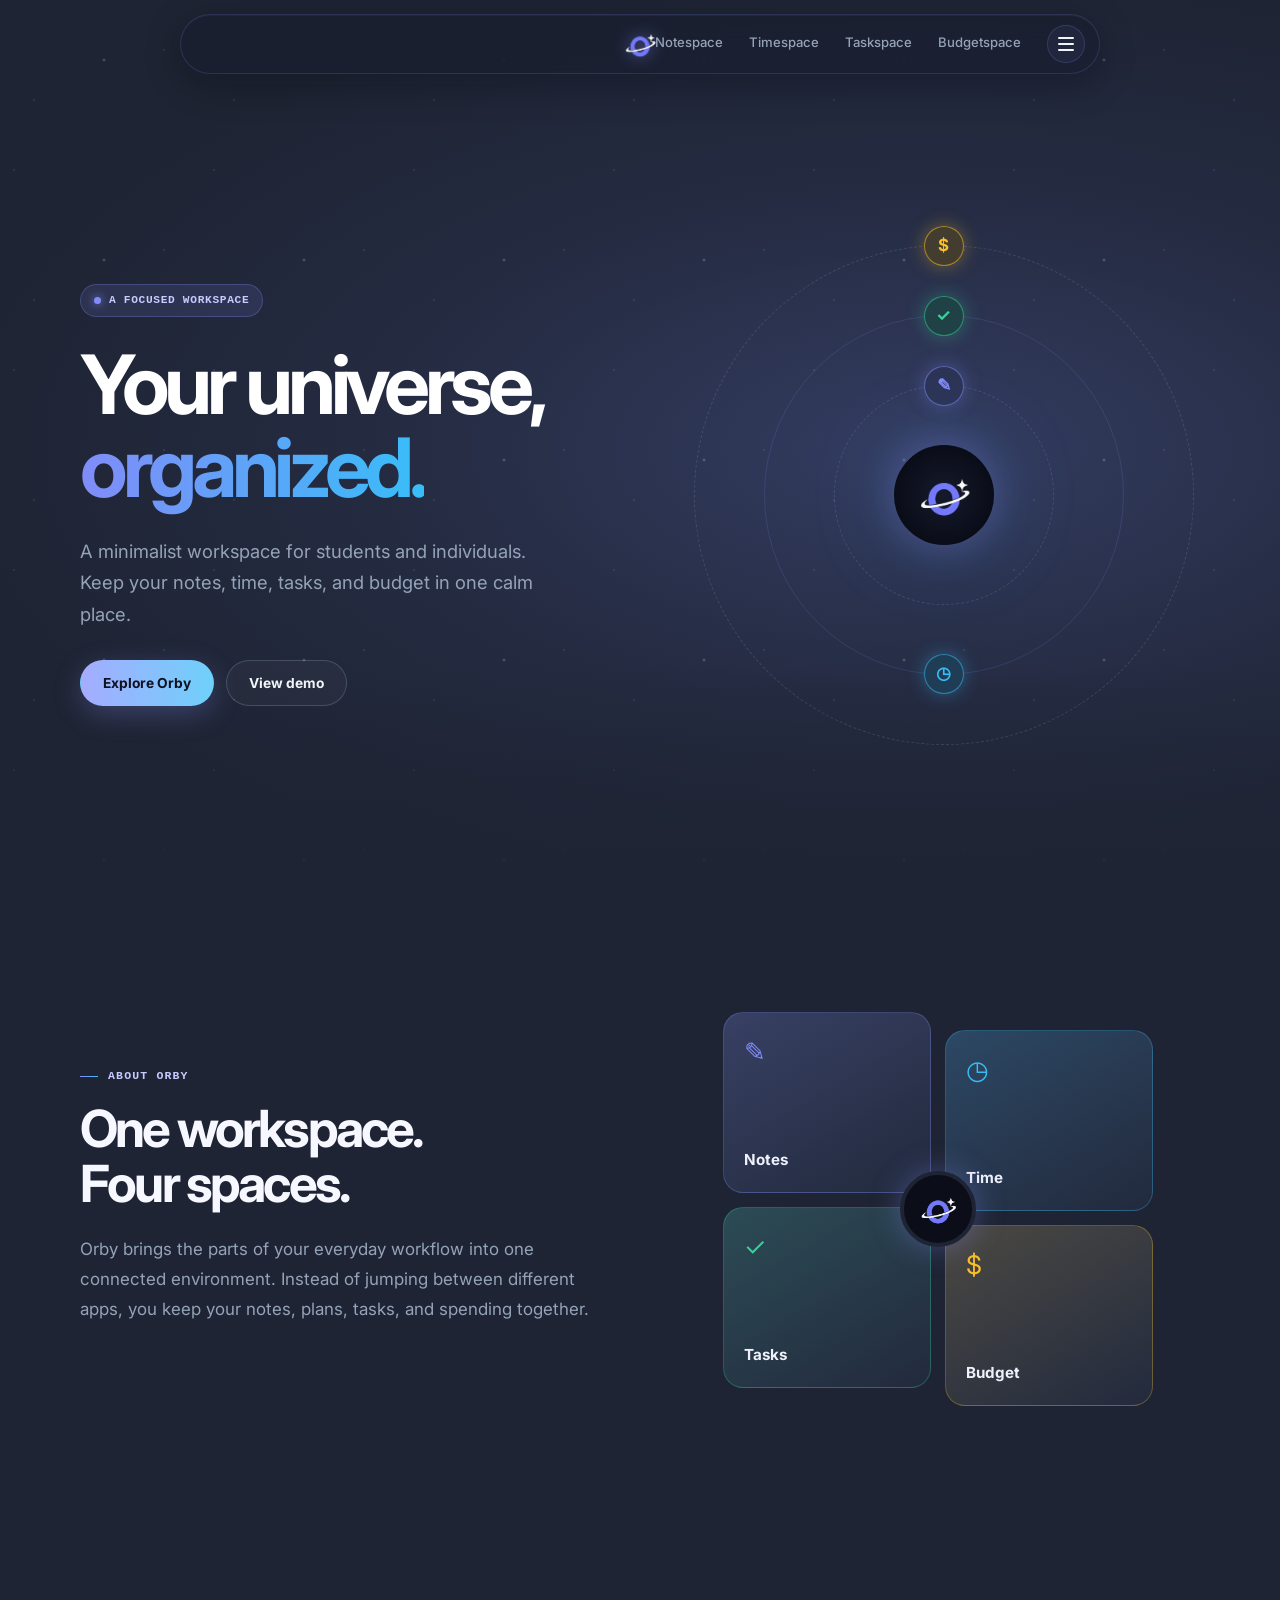
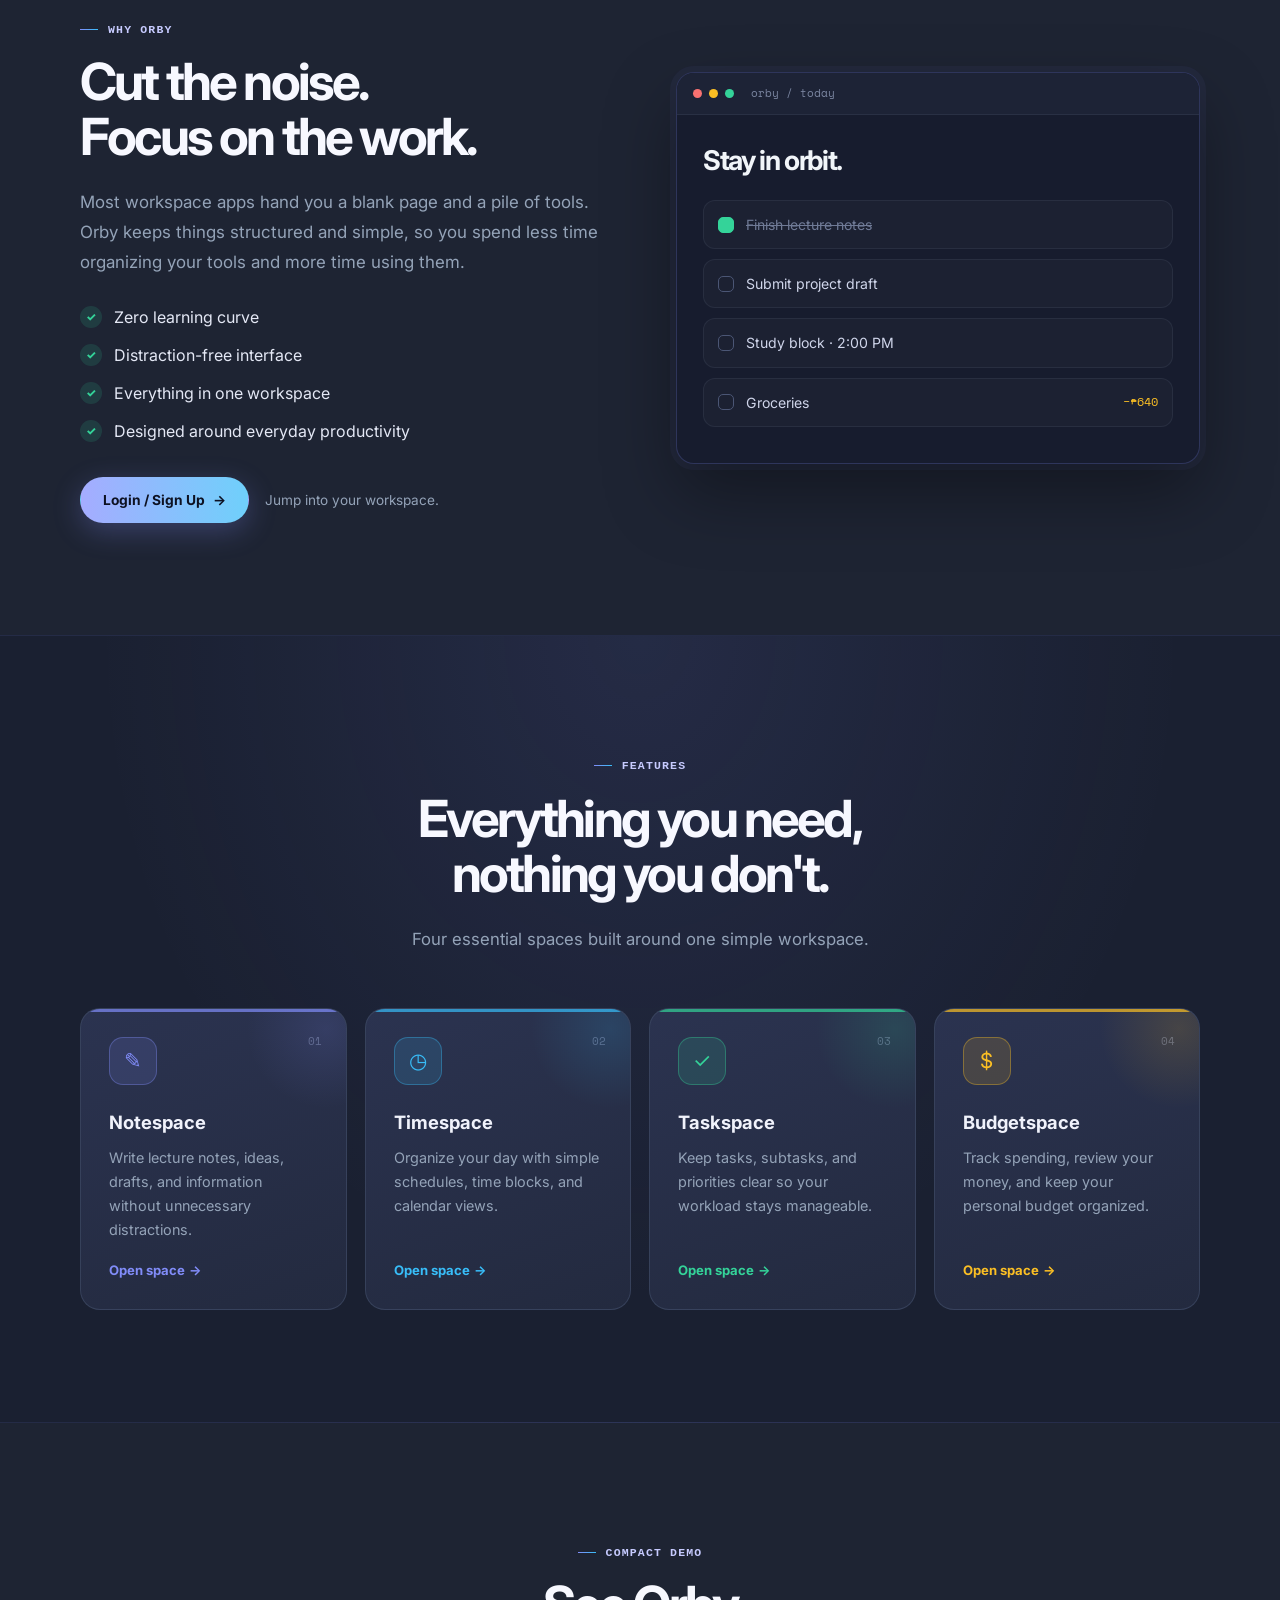
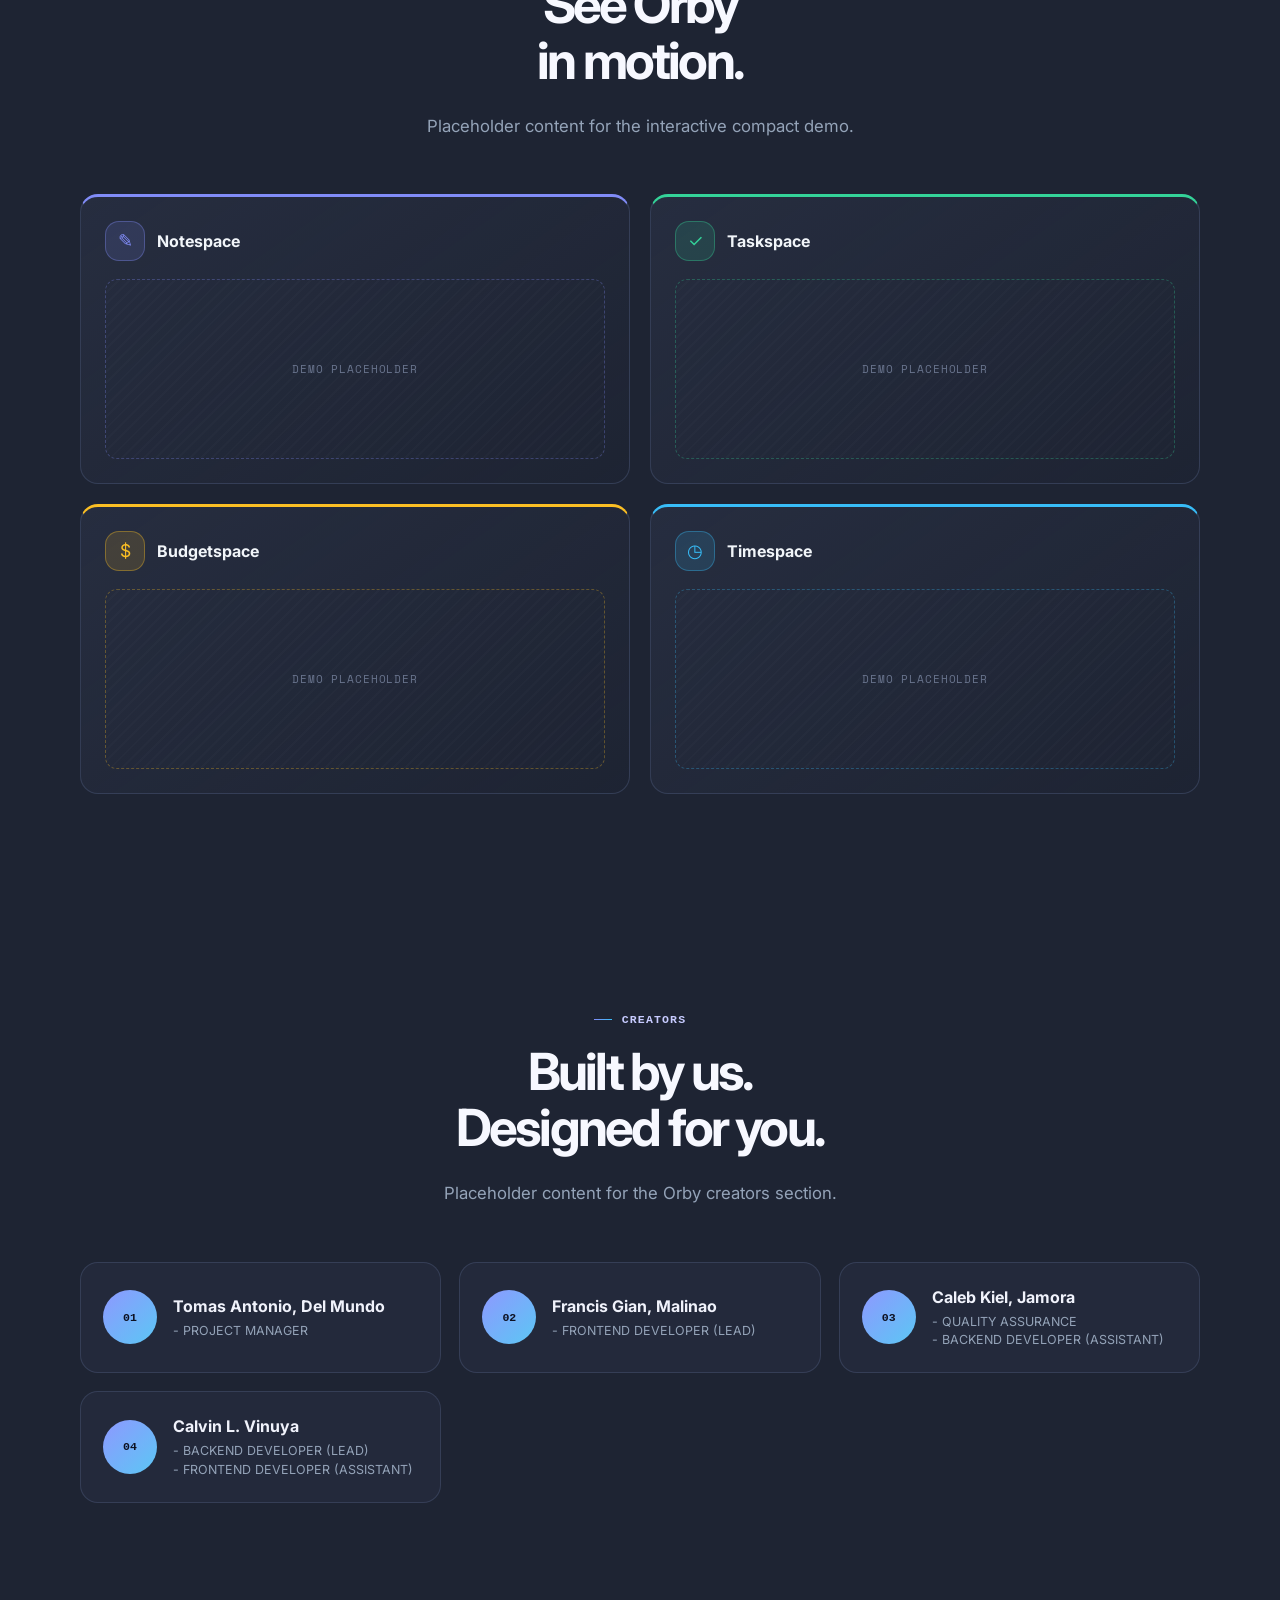
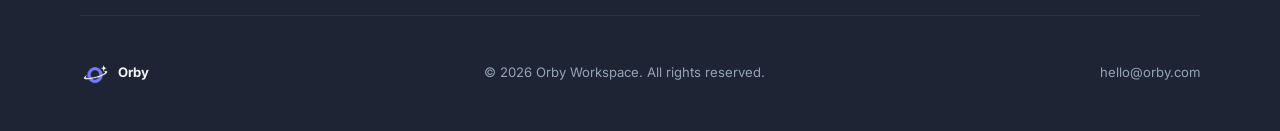
==== commit ecda34ff: "Add files via upload" ====
--- a/index.html
+++ b/index.html
@@ -240,15 +240,27 @@
       <div class="creator-grid">
         <article class="creator-card">
           <div class="creator-avatar">01</div>
-          <div><h3>Creator Name</h3><p>Role / Description</p></div>
+          <div><h3>Tomas Antonio, Del Mundo</h3>
+          <p>- PROJECT MANAGER</p></div>
         </article>
         <article class="creator-card">
           <div class="creator-avatar">02</div>
-          <div><h3>Creator Name</h3><p>Role / Description</p></div>
+          <div><h3>Francis Gian, Malinao</h3>
+            <p>- FRONTEND DEVELOPER (LEAD)</p></div>
         </article>
         <article class="creator-card">
           <div class="creator-avatar">03</div>
-          <div><h3>Creator Name</h3><p>Role / Description</p></div>
+          <div><h3>Caleb Kiel, Jamora</h3>
+            <p>- QUALITY ASSURANCE <br>
+               - BACKEND DEVELOPER (ASSISTANT)
+            </p></div>
+        </article>
+        <article class="creator-card">
+          <div class="creator-avatar">04</div>
+          <div><h3>Calvin L. Vinuya</h3>
+            <p>- BACKEND DEVELOPER (LEAD) <br>
+               - FRONTEND DEVELOPER (ASSISTANT)
+            </p></div>
         </article>
       </div>
     </section>
